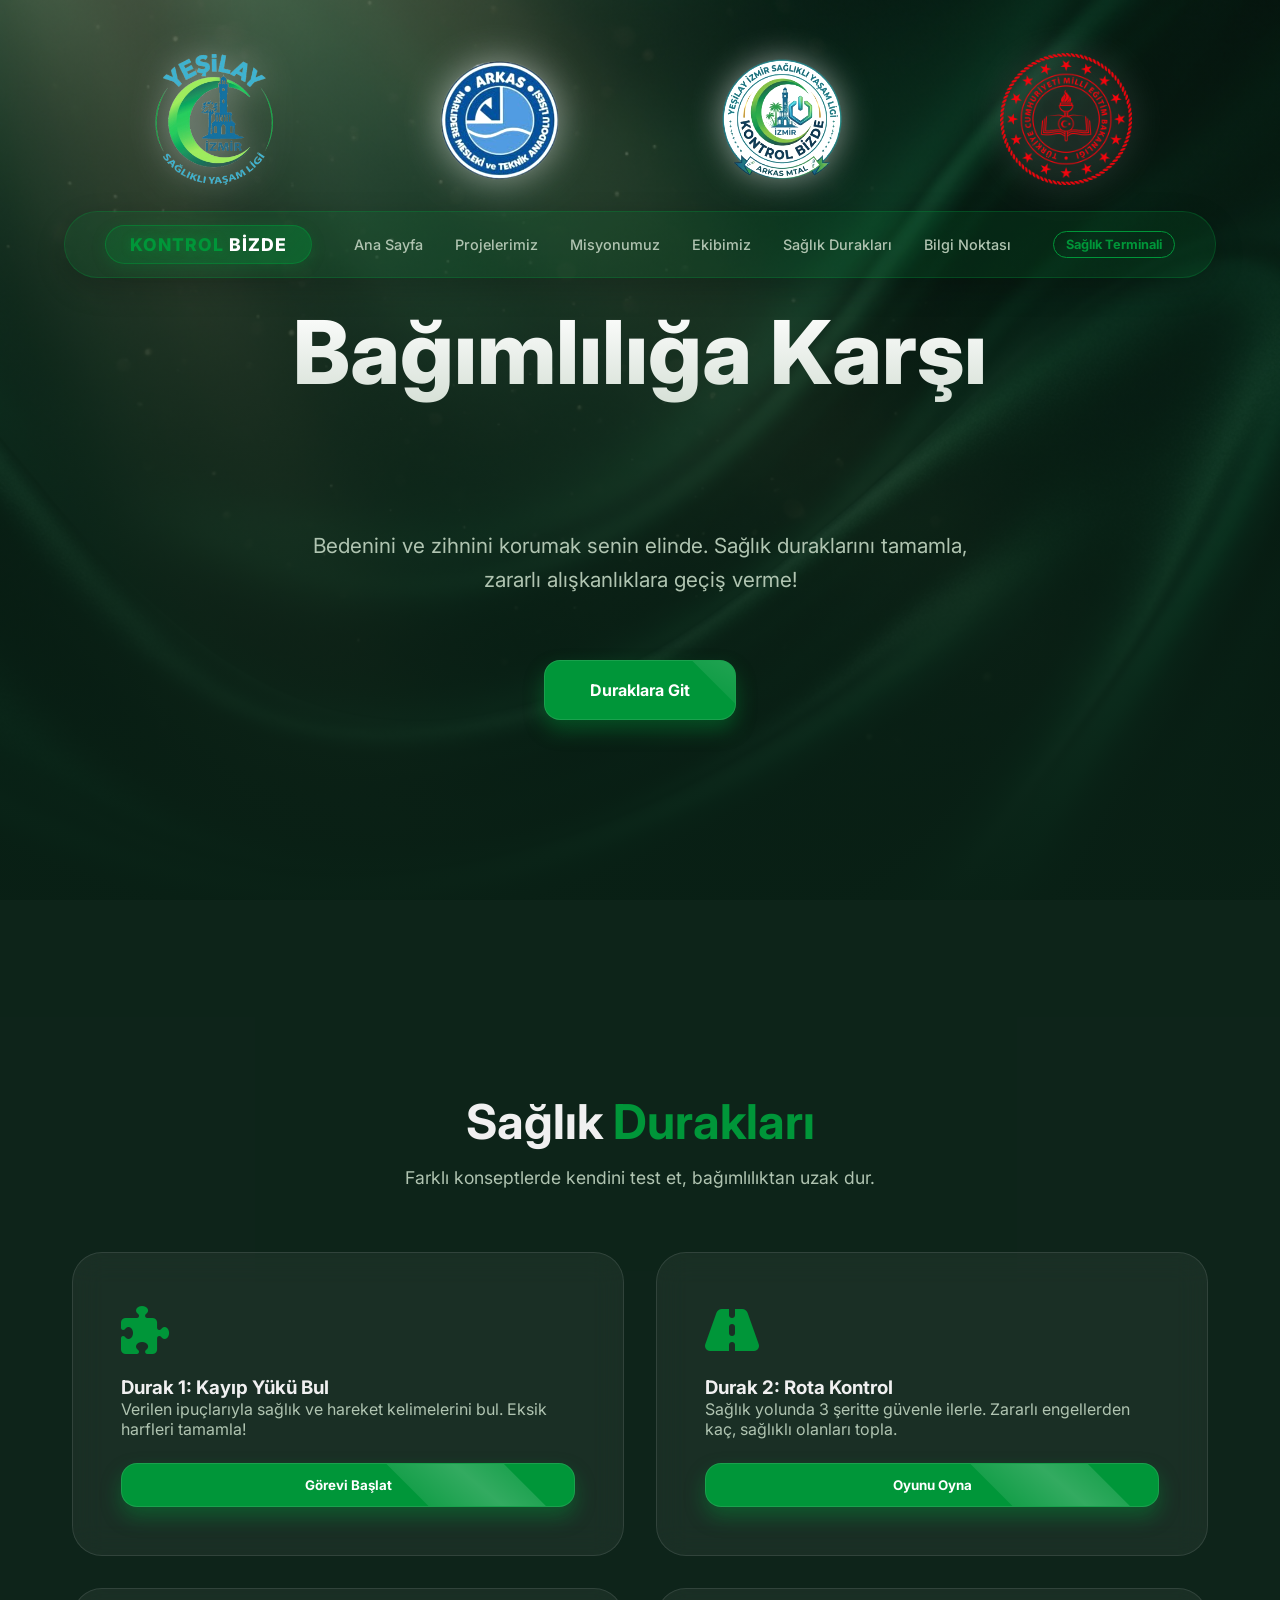
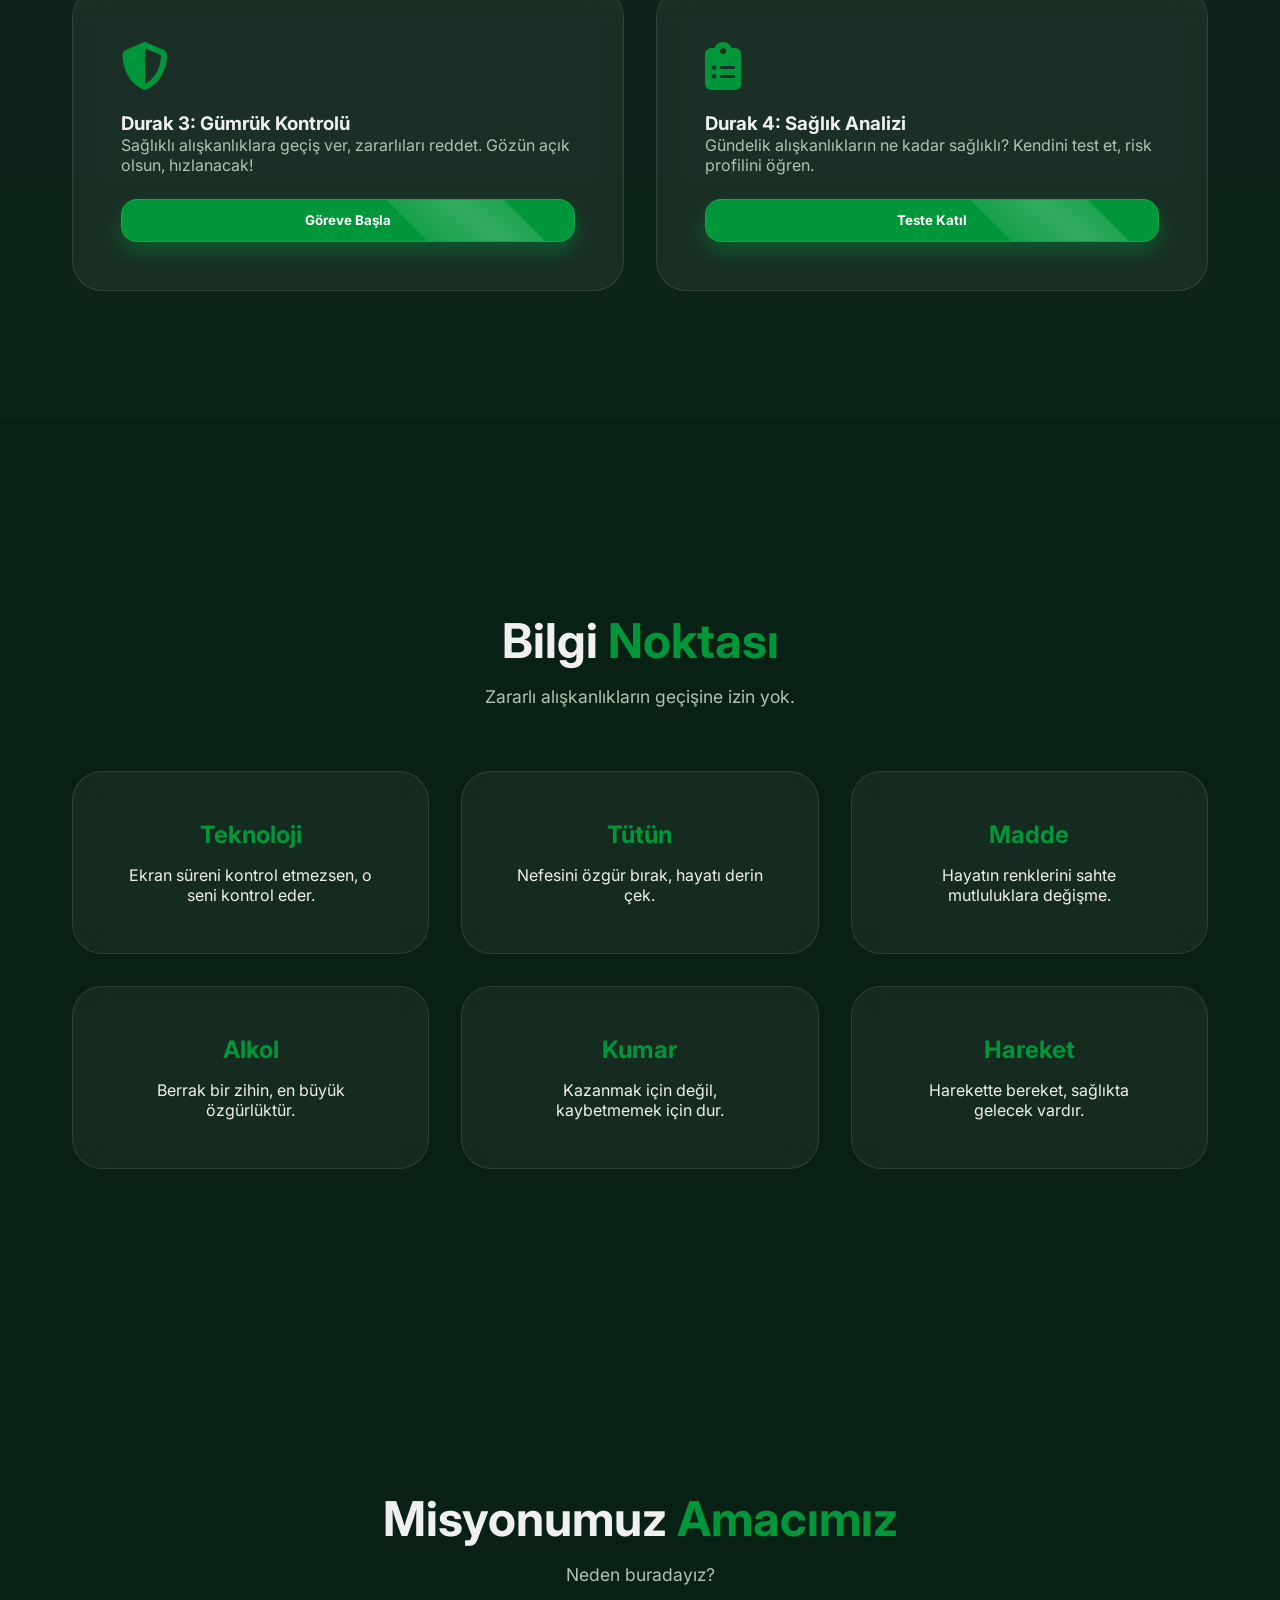
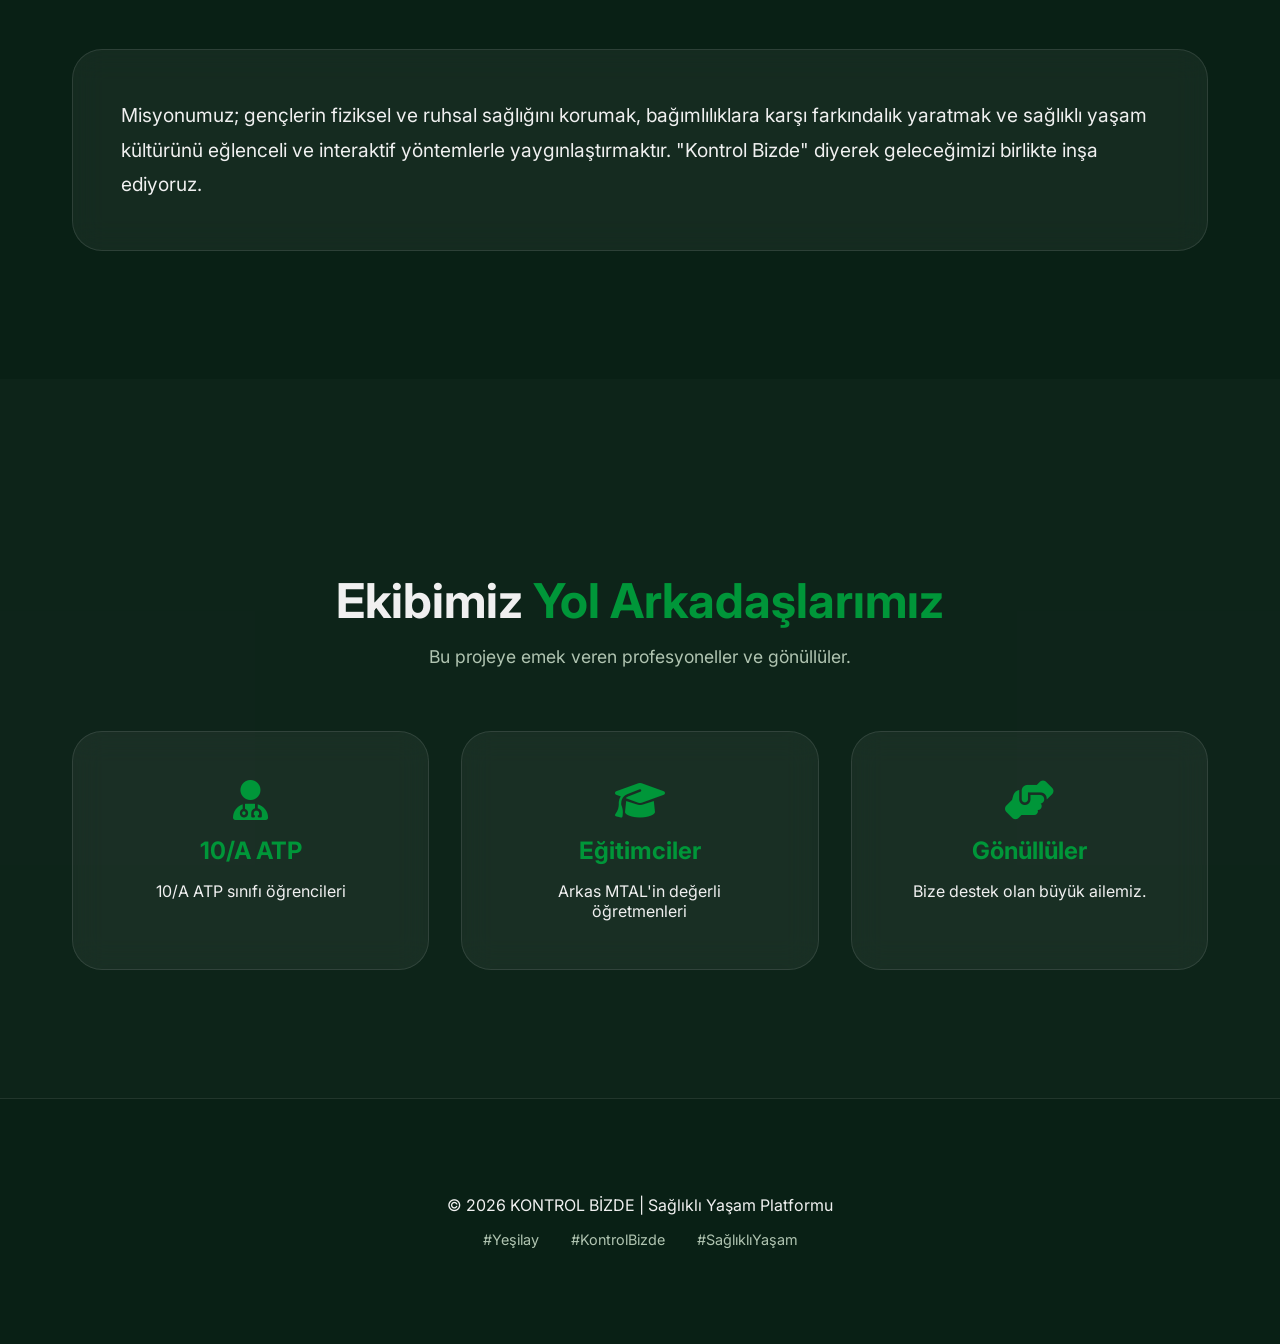
==== index.html @ 623b545c "Add files via upload" ====
<!DOCTYPE html>
<html lang="tr">

<head>
    <meta charset="UTF-8">
    <meta name="viewport" content="width=device-width, initial-scale=1.0">
    <title>Kontrol Bizde | Sağlık Terminali</title>
    <link rel="stylesheet" href="https://cdnjs.cloudflare.com/ajax/libs/font-awesome/6.4.0/css/all.min.css">
    <link rel="stylesheet" href="style.css">
</head>

<body>
    <div class="bg-blobs">
        <div class="blob"></div>
        <div class="blob"></div>
    </div>
    
    <!-- Preload FontAwesome for Canvas -->
    <div style="font-family: 'Font Awesome 6 Free'; font-weight: 900; display: none;">&nbsp;</div>

    <div id="main-ui">
        <!-- Fixed Main Header with Frosted Effect -->
        <header class="main-header">
            <div class="top-logos">
                <a href="https://izmirsaglikliyasamligi.com" target="_blank" class="logo-circle" title="Yeşilay"><img src="logolar/yesilayLogo.png" alt="Yeşilay"></a>
                <a href="https://arkasnarlideremtal.meb.k12.tr" target="_blank" class="logo-circle" title="Arkas"><img src="logolar/arkasMtalLogo.png" alt="Arkas"></a>
                <a href="projelerimiz.html" class="logo-circle" title="Kontrol Bizde"><img src="logolar/kontrolBizdeLogo.png" alt="Kontrol Bizde"></a>
                <a href="https://www.meb.gov.tr" target="_blank" class="logo-circle" title="Milli Eğitim"><img src="logolar/mebLogo.png" alt="MEB"></a>
            </div>

            <nav class="navbar">
                <div class="container nav-content">
                    <div class="logo-wrapper">
                        <div class="logo"><span>KONTROL</span> BİZDE</div>
                    </div>
                    <ul class="nav-links">
                        <li><a href="#home">Ana Sayfa</a></li>
                        <li><a href="projelerimiz.html">Projelerimiz</a></li>
                        <li><a href="#mission">Misyonumuz</a></li>
                        <li><a href="#team">Ekibimiz</a></li>
                        <li><a href="#stations">Sağlık Durakları</a></li>
                        <li><a href="#info">Bilgi Noktası</a></li>
                    </ul>
                    <div class="school-tag">Sağlık Terminali</div>
                </div>
            </nav>
        </header>

        <section id="home" class="hero">
            <div class="container">
                <h1>Bağımlılığa Karşı<br><span>Sağlıklı Harekete Katıl!</span></h1>
                <p>Bedenini ve zihnini korumak senin elinde. Sağlık duraklarını tamamla, zararlı alışkanlıklara geçiş
                    verme!</p>
                <div class="hero-btns">
                    <a href="#stations" class="btn btn-primary active-pulse" onclick="playSound('click')">Duraklara
                        Git</a>
                </div>
            </div>
        </section>

        <section id="stations" class="section bg-alt">
            <div class="container">
                <div class="section-header">
                    <h2>Sağlık <span>Durakları</span></h2>
                    <p>Farklı konseptlerde kendini test et, bağımlılıktan uzak dur.</p>
                </div>
                <div class="grid-2">
                    <div class="card glass">
                        <div class="icon" style="font-size: 3rem; margin-bottom: 1rem; color: var(--primary);"><i
                                class="fa-solid fa-puzzle-piece"></i></div>
                        <h3>Durak 1: Kayıp Yükü Bul</h3>
                        <p style="margin-bottom: 1.5rem; color: var(--text-muted);">Verilen ipuçlarıyla sağlık ve
                            hareket kelimelerini bul. Eksik harfleri tamamla!</p>
                        <button onclick="startGame('puzzle')" class="btn btn-primary"
                            style="padding: 0.8rem 1.5rem; width: 100%;">Görevi Başlat</button>
                    </div>
                    <div class="card glass">
                        <div class="icon" style="font-size: 3rem; margin-bottom: 1rem; color: var(--primary);"><i
                                class="fa-solid fa-road"></i></div>
                        <h3>Durak 2: Rota Kontrol</h3>
                        <p style="margin-bottom: 1.5rem; color: var(--text-muted);">Sağlık yolunda 3 şeritte güvenle
                            ilerle. Zararlı engellerden kaç, sağlıklı olanları topla.</p>
                        <button onclick="startGame('route')" class="btn btn-primary"
                            style="padding: 0.8rem 1.5rem; width: 100%;">Oyunu Oyna</button>
                    </div>
                    <div class="card glass">
                        <div class="icon" style="font-size: 3rem; margin-bottom: 1rem; color: var(--primary);"><i
                                class="fa-solid fa-shield-halved"></i></div>
                        <h3>Durak 3: Gümrük Kontrolü</h3>
                        <p style="margin-bottom: 1.5rem; color: var(--text-muted);">Sağlıklı alışkanlıklara geçiş ver,
                            zararlıları reddet. Gözün açık olsun, hızlanacak!</p>
                        <button onclick="startGame('customs')" class="btn btn-primary"
                            style="padding: 0.8rem 1.5rem; width: 100%;">Göreve Başla</button>
                    </div>
                    <div class="card glass">
                        <div class="icon" style="font-size: 3rem; margin-bottom: 1rem; color: var(--primary);"><i
                                class="fa-solid fa-clipboard-list"></i></div>
                        <h3>Durak 4: Sağlık Analizi</h3>
                        <p style="margin-bottom: 1.5rem; color: var(--text-muted);">Gündelik alışkanlıkların ne kadar
                            sağlıklı? Kendini test et, risk profilini öğren.</p>
                        <button onclick="startGame('quiz')" class="btn btn-primary"
                            style="padding: 0.8rem 1.5rem; width: 100%;">Teste Katıl</button>
                    </div>
                </div>
            </div>
        </section>

        <section id="info" class="section">
            <div class="container">
                <div class="section-header">
                    <h2>Bilgi <span>Noktası</span></h2>
                    <p>Zararlı alışkanlıkların geçişine izin yok.</p>
                </div>
                <div class="info-grid">
                    <div class="info-card glass" onclick="showInfo('tech')">
                        <h4>Teknoloji</h4>
                        <p>Ekran süreni kontrol etmezsen, o seni kontrol eder.</p>
                    </div>
                    <div class="info-card glass" onclick="showInfo('tobacco')">
                        <h4>Tütün</h4>
                        <p>Nefesini özgür bırak, hayatı derin çek.</p>
                    </div>
                    <div class="info-card glass" onclick="showInfo('substance')">
                        <h4>Madde</h4>
                        <p>Hayatın renklerini sahte mutluluklara değişme.</p>
                    </div>
                    <div class="info-card glass" onclick="showInfo('alcohol')">
                        <h4>Alkol</h4>
                        <p>Berrak bir zihin, en büyük özgürlüktür.</p>
                    </div>
                    <div class="info-card glass" onclick="showInfo('gambling')">
                        <h4>Kumar</h4>
                        <p>Kazanmak için değil, kaybetmemek için dur.</p>
                    </div>
                    <div class="info-card glass" onclick="showInfo('movement')">
                        <h4>Hareket</h4>
                        <p>Harekette bereket, sağlıkta gelecek vardır.</p>
                    </div>
                </div>
            </div>
        </section>

        <!-- Projelerimiz Artık Modal Olarak Çalışıyor, Buradan Kaldırıldı -->


        <section id="mission" class="section">
            <div class="container">
                <div class="section-header">
                    <h2>Misyonumuz <span>Amacımız</span></h2>
                    <p>Neden buradayız?</p>
                </div>
                <div class="glass">
                    <p style="font-size: 1.2rem; line-height: 1.8;">Misyonumuz; gençlerin fiziksel ve ruhsal sağlığını
                        korumak, bağımlılıklara karşı farkındalık yaratmak ve sağlıklı yaşam kültürünü eğlenceli ve
                        interaktif yöntemlerle yaygınlaştırmaktır. "Kontrol Bizde" diyerek geleceğimizi birlikte inşa
                        ediyoruz.</p>
                </div>
            </div>
        </section>

        <section id="team" class="section bg-alt">
            <div class="container">
                <div class="section-header">
                    <h2>Ekibimiz <span>Yol Arkadaşlarımız</span></h2>
                    <p>Bu projeye emek veren profesyoneller ve gönüllüler.</p>
                </div>
                <div class="info-grid">
                    <div class="glass info-card">
                        <i class="fas fa-user-md"
                            style="font-size: 2.5rem; color: var(--primary); margin-bottom: 1rem;"></i>
                        <h4>10/A ATP</h4>
                        <p>10/A ATP sınıfı öğrencileri</p>
                    </div>
                    <div class="glass info-card">
                        <i class="fas fa-graduation-cap"
                            style="font-size: 2.5rem; color: var(--primary); margin-bottom: 1rem;"></i>
                        <h4>Eğitimciler</h4>
                        <p>Arkas MTAL'in değerli öğretmenleri</p>
                    </div>
                    <div class="glass info-card">
                        <i class="fas fa-hands-helping"
                            style="font-size: 2.5rem; color: var(--primary); margin-bottom: 1rem;"></i>
                        <h4>Gönüllüler</h4>
                        <p>Bize destek olan büyük ailemiz.</p>
                    </div>
                </div>
            </div>
        </section>

        <footer class="footer">
            <div class="container">
                <p>&copy; 2026 KONTROL BİZDE | Sağlıklı Yaşam Platformu</p>
                <div class="social-links">
                    <span>#Yeşilay</span> <span>#KontrolBizde</span> <span>#SağlıklıYaşam</span>
                </div>
            </div>
        </footer>
    </div>

    <!-- Game Container Overlay -->
    <div id="game-container">
        <div class="game-header">
            <div class="logo" style="font-size: 1.2rem;"><span>SAĞLIK</span> TERMİNALİ</div>
            <div class="score-board" id="score-wrapper">
                <div id="game-stats" style="display: flex; gap: 2rem; align-items: center;">
                    <div>Skor: <span id="current-score" class="pulse-text">0</span></div>
                    <div id="lives-wrapper" style="display: none; color: var(--danger); font-size: 1.5rem;">Can: <span
                            id="current-lives">3</span></div>
                </div>
            </div>
            <button class="btn btn-exit" onclick="exitGame()">Çıkış Yap</button>
        </div>

        <div class="game-content-area">
            <!-- CANVAS GAMES (Route & Customs) -->
            <canvas id="gameCanvas"></canvas>

            <!-- QUIZ GAME (Assessment) -->
            <div id="quiz-container" class="glass-panel" style="display: none;">
                <div class="timer-wrap">
                    <div id="quiz-progress-fill"></div>
                </div>
                <div class="quiz-header">
                    <span id="quiz-progress-text">Soru 1/5</span>
                </div>
                <h2 id="quiz-question">Soru Metni</h2>
                <div id="quiz-options" class="quiz-grid"></div>
            </div>

            <!-- PUZZLE GAME (Hangman Style) -->
            <div id="puzzle-container" class="glass-panel" style="display: none;">
                <h2>Kayıp Yükü Bul</h2>
                <p id="puzzle-clue"
                    style="color: var(--accent); margin-bottom: 1rem; font-size: 1.4rem; font-style: italic;">İpucu
                    buraya gelecek</p>

                <div
                    style="display: flex; justify-content: center; align-items: center; gap: 2rem; margin-bottom: 2rem;">
                    <div id="puzzle-lives" style="color: var(--danger); font-size: 1.8rem; font-weight: 800;">Kalan Hak:
                        5</div>
                    <button class="btn"
                        style="background: rgba(0, 150, 57, 0.2); border-color: var(--primary); color: white;"
                        onclick="getPuzzleHint()">Harf Al (20 Puan)</button>
                </div>

                <div id="puzzle-target" class="puzzle-target-area"></div>
                <div id="puzzle-keyboard" class="puzzle-keyboard"></div>
            </div>
        </div>

        <div id="game-overlay" class="glass-panel overlay-panel" style="display: none;">
            <h2 id="overlay-title" style="font-size: 2.5rem; margin-bottom: 1rem; color: var(--text-main);">Görev
                Tamamlandı</h2>
            <div id="overlay-msg"
                style="margin-bottom: 2rem; font-size: 1.2rem; color: var(--text-muted); line-height: 1.6;">Skorun: 0
            </div>
            <button class="btn btn-primary" onclick="restartGame()"
                style="font-size: 1.1rem; padding: 1rem 3rem;">Tekrar Dene</button>
        </div>
    </div>

    <!-- Error Flash overlay for puzzle -->
    <div id="error-flash"
        style="display: none; position: fixed; top: 0; left: 0; width: 100%; height: 100%; background: rgba(255,0,0,0.3); z-index: 999; pointer-events: none;">
    </div>

    <!-- Site Modal (Unified Internal Messaging) -->
    <div id="modal-backdrop"
        style="display: none; position: fixed; top: 0; left: 0; width: 100%; height: 100%; background: rgba(0,0,0,0.6); z-index: 1999; backdrop-filter: blur(5px);"
        onclick="closeModal()"></div>
    <div id="site-modal" class="glass-panel overlay-panel"
        style="display: none; z-index: 2000; position: fixed; text-align: center; max-width: 500px;">
        <div id="modal-icon" style="font-size: 3.5rem; color: var(--primary); margin-bottom: 1.5rem;"><i
                class="fa-solid fa-circle-info"></i></div>
        <h2 id="modal-title" style="font-size: 2.2rem; margin-bottom: 1rem; color: var(--text-main); font-weight: 800;">
            Başlık</h2>
        <div id="modal-desc"
            style="font-size: 1.2rem; color: var(--text-muted); line-height: 1.6; margin-bottom: 2.5rem;">Açıklama</div>
        <button id="modal-btn" class="btn btn-primary" onclick="closeModal()"
            style="width: 100%; font-size: 1.1rem;">Anladım</button>
    </div>

    <script src="app.js"></script>
</body>

</html>
---- style.css ----
@import url('https://fonts.googleapis.com/css2?family=Inter:wght@300;400;600;800&display=swap');

:root {
    --primary: #009639; /* Yeşilay Yeşili */
    --primary-glow: rgba(0, 150, 57, 0.4);
    --bg-dark: #092015; /* Çok koyu yeşil, lojistik mavisinden daha sağlık temalı */
    --bg-card: rgba(255, 255, 255, 0.05);
    --text-main: #f0f0f0;
    --text-muted: #b0c4b1;
    --accent: #4dd0e1;
    --danger: #ff4b2b;
    --glass-border: rgba(255, 255, 255, 0.1);
}

* {
    margin: 0;
    padding: 0;
    box-sizing: border-box;
    font-family: 'Inter', sans-serif;
}

body {
    background-color: var(--bg-dark);
    color: var(--text-main);
    overflow-x: hidden;
    min-height: 100vh;
    cursor: default;
}

/* 4 Logos Spread across Top */
.main-header {
    position: fixed;
    top: 1.2rem; /* Increased gap from the very top */
    left: 0;
    width: 100%;
    z-index: 2000;
    padding: 2.5rem 0 1rem 0;
    display: flex;
    flex-direction: column;
    align-items: center;
    gap: 2rem; /* Increased gap for better proportion */
    transition: all 0.4s cubic-bezier(0.4, 0, 0.2, 1);
}

.main-header.scrolled {
    top: 0;
    padding: 0.8rem 0;
    background: rgba(9, 32, 21, 0.9);
    backdrop-filter: blur(35px);
}

.top-logos {
    width: 100%;
    display: flex;
    justify-content: space-evenly;
    align-items: center;
    transition: all 0.4s ease;
}

.main-header.scrolled .top-logos {
    opacity: 0;
    height: 0;
    margin-top: -2rem;
    pointer-events: none;
}

.main-header.scrolled .navbar {
    width: 95%;
    transform: scale(0.95);
}

.letter-box {
    width: clamp(30px, 4vw, 45px);
    height: clamp(40px, 5vw, 55px);
    background: rgba(255, 255, 255, 0.05);
    border: 2px solid rgba(255, 255, 255, 0.2);
    border-radius: 8px;
    display: flex;
    justify-content: center;
    align-items: center;
    font-size: 1.5rem;
    font-weight: 800;
    color: white;
    text-shadow: 0 0 10px rgba(0, 150, 57, 0.5);
    transition: all 0.3s cubic-bezier(0.175, 0.885, 0.32, 1.275);
}

.logo-circle {
    height: 120px; /* Daha belirgin boyut */
    width: auto;
    min-width: 140px;
    background: transparent;
    border: none;
    display: flex;
    justify-content: center;
    align-items: center;
    overflow: visible;
    transition: all 0.3s ease;
}

.logo-circle img {
    height: 100%;
    width: auto;
    object-fit: contain;
    filter: drop-shadow(0 0 15px rgba(255, 255, 255, 0.5)) brightness(1.1);
    transition: all 0.3s ease;
}

/* Her logonun görsel ağırlığını eşitlemek için hassas ölçeklendirme */
.logo-circle:nth-child(1) img {
    transform: scale(1.15); /* Yeşilay'ı biraz büyütüyoruz */
    filter: drop-shadow(0 0 15px rgba(255, 255, 255, 0.5)) brightness(1.25);
}

.logo-circle:nth-child(2) img {
    transform: scale(1.25); /* Arkas aynı kalıyor */
}

.logo-circle:nth-child(3) img {
    transform: scale(1.05); /* Kontrol Bizde'yi biraz küçültüyoruz */
}

.logo-circle:nth-child(4) img {
    transform: scale(1.1); /* MEB'i hafif büyütüyoruz */
}

.logo-circle:hover img {
    filter: drop-shadow(0 0 25px rgba(255, 255, 255, 0.7)) brightness(1.3);
    /* Hover'da her logonun mevcut ölçeğine %10 ekliyoruz */
}

.logo-circle:nth-child(1):hover img { transform: scale(1.25); }
.logo-circle:nth-child(2):hover img { transform: scale(1.35); }
.logo-circle:nth-child(3):hover img { transform: scale(1.15); }
.logo-circle:nth-child(4):hover img { transform: scale(1.2); }

/* Background Animation */
.bg-blobs {
    position: fixed;
    top: 0;
    left: 0;
    width: 100%;
    height: 100%;
    z-index: -1;
    overflow: hidden;
}

.blob {
    position: absolute;
    width: 500px;
    height: 500px;
    background: radial-gradient(circle, var(--primary-glow) 0%, transparent 70%);
    border-radius: 50%;
    filter: blur(80px);
    animation: move 20s infinite alternate;
}

.blob:nth-child(2) {
    background: radial-gradient(circle, rgba(77, 208, 225, 0.1) 0%, transparent 70%);
    right: -10%;
    top: -10%;
    animation-delay: -5s;
}

@keyframes move {
    from { transform: translate(-20%, -20%) scale(1); }
    to { transform: translate(20%, 20%) scale(1.2); }
}

/* Layout */
.container {
    max-width: 1200px;
    margin: 0 auto;
    padding: 2rem;
}

.navbar {
    width: 90%;
    max-width: 1200px;
    background: rgba(0, 150, 57, 0.12); /* Subtle green tint */
    border: 1px solid rgba(0, 150, 57, 0.3); /* Greenish border */
    border-radius: 40px;
    box-shadow: 0 10px 30px rgba(0,0,0,0.2);
    transition: all 0.3s ease;
}

.nav-content {
    display: flex;
    justify-content: space-between;
    align-items: center;
    padding: 0.8rem 2.5rem;
}

.logo-wrapper {
    background: linear-gradient(135deg, rgba(0, 150, 57, 0.2), rgba(0, 150, 57, 0.4));
    padding: 8px 24px;
    border-radius: 50px;
    border: 1px solid rgba(0, 150, 57, 0.5);
    box-shadow: 0 4px 15px rgba(0, 150, 57, 0.2);
    backdrop-filter: blur(10px);
    transition: all 0.3s ease;
}

.logo-wrapper:hover {
    transform: translateY(-2px) scale(1.02);
    box-shadow: 0 8px 25px rgba(0, 150, 57, 0.4);
    background: linear-gradient(135deg, rgba(0, 150, 57, 0.3), rgba(0, 150, 57, 0.5));
}

.logo {
    font-size: 1.1rem;
    font-weight: 800;
    letter-spacing: 1px;
    color: white;
}

.logo span {
    color: var(--primary);
    text-shadow: 0 0 10px var(--primary-glow);
}

.nav-links {
    display: flex;
    list-style: none;
    gap: 2rem;
}

.nav-links a {
    text-decoration: none;
    color: var(--text-muted);
    font-weight: 500;
    font-size: 0.9rem;
    transition: color 0.3s ease;
}

.nav-links a:hover {
    color: var(--primary);
}

.school-tag {
    font-size: 0.8rem;
    font-weight: 700;
    color: var(--primary);
    padding: 5px 12px;
    border: 1px solid var(--primary);
    border-radius: 20px;
}

/* Sections */
.section {
    padding: 10rem 0 6rem 0;
}

.bg-alt {
    background: rgba(255, 255, 255, 0.02);
}

.section-header {
    text-align: center;
    margin-bottom: 4rem;
}

.section-header h2 {
    font-size: 3rem;
    margin-bottom: 1rem;
}

.section-header h2 span {
    color: var(--primary);
}

.section-header p {
    color: var(--text-muted);
    font-size: 1.1rem;
}

/* Hero Section */
.hero {
    text-align: center;
    min-height: 100vh;
    width: 100%;
    display: flex;
    flex-direction: column;
    justify-content: center;
    align-items: center;
    padding: 0 2rem; /* Remove top/bottom padding to let flex center it */
    animation: fadeIn 1s ease-out;
    background: url('hero-bg-clean.png') no-repeat center center;
    background-size: cover;
    margin-bottom: 0;
    position: relative;
    border: none;
    overflow: hidden;
}

.hero .container {
    padding-top: 160px; /* Header'dan daha fazla uzaklaşmak için artırıldı */
    display: flex;
    flex-direction: column;
    align-items: center;
    width: 100%;
}

.hero::before {
    content: '';
    position: absolute;
    top: 0;
    left: 0;
    width: 100%;
    height: 100%;
    background: linear-gradient(to bottom, rgba(9, 32, 21, 0.6), rgba(9, 32, 21, 0.98));
    z-index: 1;
}

.hero * {
    position: relative;
    z-index: 2;
}

.hero h1 {
    font-size: clamp(3rem, 8vw, 5.5rem); /* Dynamic sizing */
    font-weight: 800;
    margin-bottom: 2rem;
    line-height: 1.1;
    background: linear-gradient(to bottom, #fff, #b0c4b1);
    -webkit-background-clip: text;
    -webkit-text-fill-color: transparent;
}

.hero p {
    font-size: clamp(1rem, 2vw, 1.3rem);
    color: var(--text-muted);
    max-width: 700px;
    margin: 0 auto 4rem;
    line-height: 1.6;
}

/* Buttons */
.btn {
    padding: 1.2rem 2.8rem;
    border-radius: 16px;
    font-weight: 700;
    cursor: pointer;
    transition: all 0.3s cubic-bezier(0.4, 0, 0.2, 1);
    text-decoration: none;
    display: inline-block;
    border: 1px solid var(--glass-border);
    position: relative;
    overflow: hidden;
}

.btn::after {
    content: '';
    position: absolute;
    top: -50%;
    left: -50%;
    width: 200%;
    height: 200%;
    background: linear-gradient(to bottom right, rgba(255,255,255,0) 0%, rgba(255,255,255,0.2) 50%, rgba(255,255,255,0) 100%);
    transform: rotate(45deg) translateY(-100%);
    transition: transform 0.6s ease;
}

.btn-primary {
    background: var(--primary);
    color: white;
    box-shadow: 0 10px 20px var(--primary-glow);
}

.btn-primary:hover {
    transform: translateY(-5px);
    box-shadow: 0 15px 30px var(--primary-glow);
    filter: brightness(1.1);
}

.btn:hover::after {
    transform: rotate(45deg) translateY(100%);
}

/* Grid Systems */
.grid-2 {
    display: grid;
    grid-template-columns: 1fr 1fr;
    gap: 2rem;
}

.info-grid {
    display: grid;
    grid-template-columns: repeat(3, 1fr);
    gap: 2rem;
}

.glass {
    background: var(--bg-card);
    backdrop-filter: blur(15px);
    -webkit-backdrop-filter: blur(15px);
    border: 1px solid var(--glass-border);
    border-radius: 30px;
    padding: 3rem;
    transition: all 0.4s ease;
    animation: float 6s ease-in-out infinite;
}

.grid-2 .glass:nth-child(1) { animation-delay: 0s; }
.grid-2 .glass:nth-child(2) { animation-delay: 1.5s; }
.grid-2 .glass:nth-child(3) { animation-delay: 3s; }
.grid-2 .glass:nth-child(4) { animation-delay: 4.5s; }

.glass:hover {
    animation-play-state: paused;
    transform: translateY(-8px) scale(1.02);
    border-color: rgba(255,255,255,0.4);
    box-shadow: 0 20px 40px rgba(0, 150, 57, 0.15);
}

.info-grid {
    display: grid;
    grid-template-columns: repeat(3, 1fr);
    gap: 2rem;
}

.info-card {
    cursor: pointer;
    text-align: center;
}

.info-card h4 {
    color: var(--primary);
    font-size: 1.5rem;
    margin-bottom: 1rem;
}

/* Footer */
.footer {
    padding: 4rem 0;
    border-top: 1px solid var(--glass-border);
    text-align: center;
}

.social-links {
    margin-top: 1rem;
    display: flex;
    justify-content: center;
    gap: 2rem;
    color: var(--text-muted);
    font-size: 0.9rem;
}

/* Mobile Responsive */
@media (max-width: 768px) {
    .nav-links { display: none; }
    .grid-2, .info-grid { grid-template-columns: 1fr; }
    .hero h1 { font-size: 3rem; }
    .top-logos { display: none; } 
    .navbar { top: 1rem; width: 95%; border-radius: 20px; }
    .hero { padding: 12rem 1rem 5rem 1rem; }
}

/* Game Interface */
#game-container {
    display: none;
    position: fixed;
    top: 0;
    left: 0;
    width: 100%;
    height: 100%;
    background: radial-gradient(circle at center, rgba(9, 32, 21, 0.95), rgba(4, 15, 10, 0.98));
    z-index: 100;
    padding: 2rem;
    flex-direction: column;
    backdrop-filter: blur(15px);
}

.game-header {
    display: flex;
    justify-content: space-between;
    align-items: center;
    margin-top: 10rem; /* Adjusted for new header height */
    margin-bottom: 2rem;
    padding: 1rem 2rem;
    background: rgba(255, 255, 255, 0.05);
    border: 1px solid var(--glass-border);
    border-radius: 16px;
}

.btn-exit {
    padding: 0.5rem 1.5rem;
    background: rgba(255,255,255,0.1);
    border: 1px solid rgba(255,255,255,0.2);
    color: white;
}

.btn-exit:hover {
    background: rgba(255, 60, 60, 0.4);
    border-color: rgba(255, 60, 60, 0.8);
}

.score-board {
    font-size: 1.5rem;
    font-weight: 700;
    color: var(--primary);
    text-shadow: 0 0 10px var(--primary-glow);
}

.pulse-text {
    animation: textPulse 0.3s ease-out;
}

.game-content-area {
    flex: 1;
    display: flex;
    justify-content: center;
    align-items: center;
    position: relative;
    width: 100%;
}

canvas {
    background: rgba(10, 15, 25, 0.6);
    border-radius: 20px;
    display: block;
    margin: auto;
    max-width: 100%;
    border: 1px solid var(--glass-border);
    box-shadow: 0 10px 40px rgba(0,0,0,0.5);
}

/* Glass Panels */
.glass-panel {
    background: rgba(255, 255, 255, 0.05);
    backdrop-filter: blur(24px);
    -webkit-backdrop-filter: blur(24px);
    border: 1px solid rgba(255, 255, 255, 0.1);
    border-radius: 24px;
    padding: 3rem;
    box-shadow: 0 20px 50px rgba(0,0,0,0.5);
    text-align: center;
    max-width: 800px;
    width: 90%;
}

.overlay-panel {
    position: absolute;
    top: 50%;
    left: 50%;
    transform: translate(-50%, -50%);
    z-index: 10;
}

/* Quiz Styles */
.timer-wrap {
    width: 100%;
    height: 8px;
    background: rgba(255,255,255,0.1);
    border-radius: 4px;
    margin-bottom: 2rem;
    overflow: hidden;
}

#quiz-progress-fill {
    height: 100%;
    width: 0%;
    background: var(--primary);
    box-shadow: 0 0 10px var(--primary);
    transition: width 0.3s ease-out;
}

.quiz-header {
    color: var(--text-muted);
    font-size: 0.9rem;
    margin-bottom: 1rem;
    text-transform: uppercase;
    letter-spacing: 2px;
}

#quiz-question {
    font-size: 2rem;
    margin-bottom: 2.5rem;
    line-height: 1.4;
}

.quiz-grid {
    display: flex;
    flex-direction: column;
    gap: 1rem;
    max-width: 650px;
    margin: 0 auto;
}

.quiz-btn {
    display: flex;
    align-items: center;
    padding: 1.2rem 1.5rem;
    font-size: 1.1rem;
    background: rgba(255, 255, 255, 0.05);
    border: 1px solid rgba(255, 255, 255, 0.2);
    color: white;
    border-radius: 12px;
    cursor: pointer;
    transition: all 0.3s ease;
    text-align: left;
}

.quiz-btn .option-letter {
    display: flex;
    justify-content: center;
    align-items: center;
    width: 40px;
    height: 40px;
    border-radius: 50%;
    background: rgba(255,255,255,0.1);
    margin-right: 1.5rem;
    font-weight: bold;
    color: var(--accent);
    flex-shrink: 0;
}

.quiz-btn:hover {
    background: rgba(255, 255, 255, 0.15);
    border-color: var(--accent);
    transform: translateX(10px);
    box-shadow: 0 5px 15px rgba(77, 208, 225, 0.2);
}

/* Puzzle Styles */
.puzzle-target-area {
    min-height: 80px;
    border-radius: 16px;
    margin-bottom: 2rem;
    display: flex;
    flex-direction: column;
    justify-content: center;
    align-items: center;
    gap: 0.8rem;
    padding: 1rem;
}

.letter-box {
    width: 60px;
    height: 70px;
    display: flex;
    justify-content: center;
    align-items: center;
    font-size: 2rem;
    font-weight: bold;
    background: rgba(0,0,0,0.3);
    border-bottom: 4px solid var(--text-muted);
    border-radius: 8px;
    color: white;
    text-transform: uppercase;
    transition: all 0.3s ease;
}

.letter-box.filled {
    background: rgba(0, 150, 57, 0.2);
    border-bottom-color: var(--primary);
    box-shadow: 0 -10px 20px rgba(0, 150, 57, 0.2) inset;
    animation: popIn 0.3s cubic-bezier(0.175, 0.885, 0.32, 1.275);
}

.letter-box.hinted {
    background: rgba(77, 208, 225, 0.2);
    border-bottom-color: var(--accent);
}

.puzzle-keyboard {
    display: flex;
    justify-content: center;
    gap: 0.5rem;
    flex-wrap: wrap;
    max-width: 650px;
    margin: 0 auto;
}

.key-btn {
    width: 45px;
    height: 55px;
    font-size: 1.2rem;
    font-weight: 600;
    border-radius: 8px;
    background: rgba(255,255,255,0.1);
    border: 1px solid rgba(255,255,255,0.2);
    color: white;
    cursor: pointer;
    transition: all 0.2s ease;
    display: flex;
    justify-content: center;
    align-items: center;
}

.key-btn:hover:not(.disabled) {
    background: rgba(255,255,255,0.3);
    transform: translateY(-2px);
}

.key-btn.disabled {
    opacity: 0.2;
    cursor: default;
    background: rgba(0,0,0,0.5);
    border-color: transparent;
}

/* Animations */
@keyframes fadeIn {
    from { opacity: 0; transform: translateY(20px); }
    to { opacity: 1; transform: translateY(0); }
}

@keyframes popIn {
    0% { transform: scale(0); opacity: 0; }
    100% { transform: scale(1); opacity: 1; }
}

@keyframes pulse {
    0% { transform: scale(1); }
    50% { transform: scale(1.05); }
    100% { transform: scale(1); }
}

@keyframes textPulse {
    0% { transform: scale(1); color: #fff; }
    50% { transform: scale(1.5); color: var(--primary); }
    100% { transform: scale(1); color: var(--primary); }
}

.active-pulse {
    animation: pulse 2s infinite;
}

@keyframes flashRed {
    0% { background: rgba(255, 0, 0, 0.4); }
    100% { background: transparent; }
}

@keyframes float {
    0% { transform: translateY(0px); }
    50% { transform: translateY(-12px); }
    100% { transform: translateY(0px); }
}

.flash-error {
    animation: flashRed 0.5s ease-out;
}
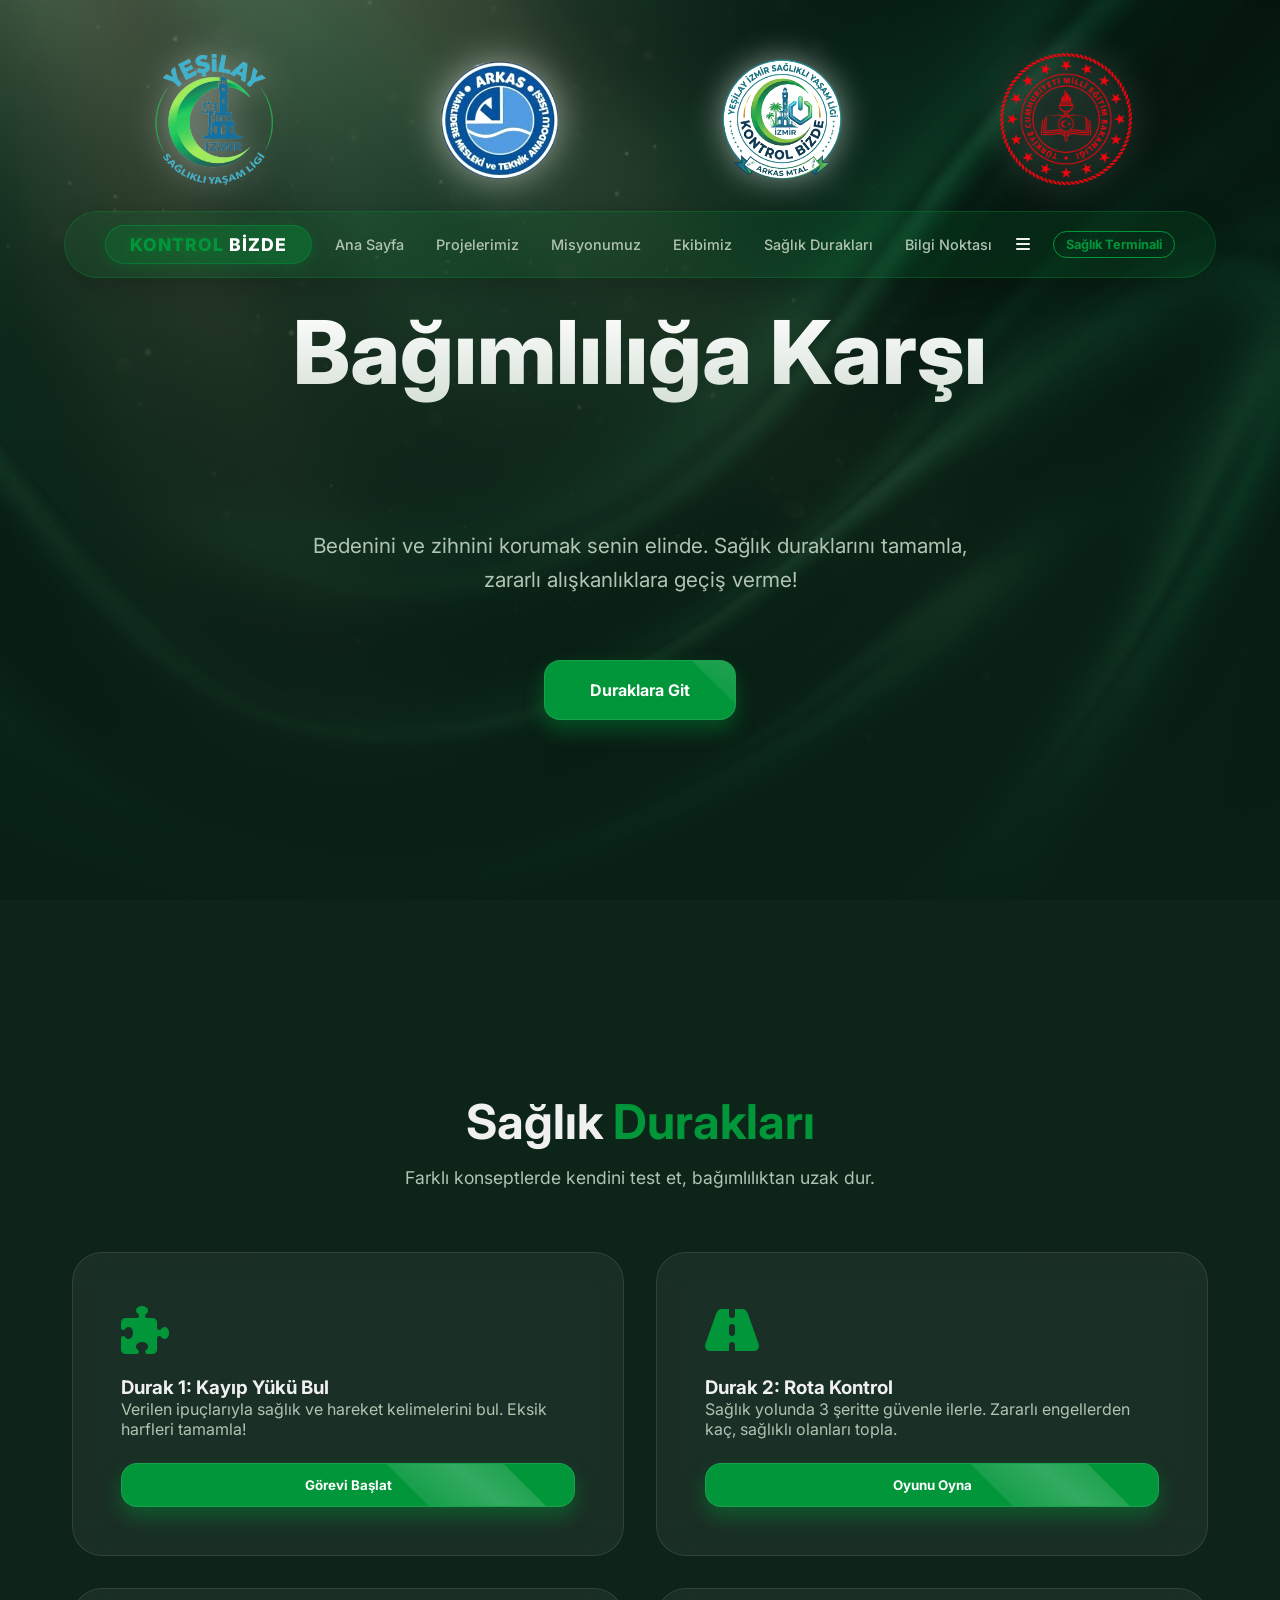
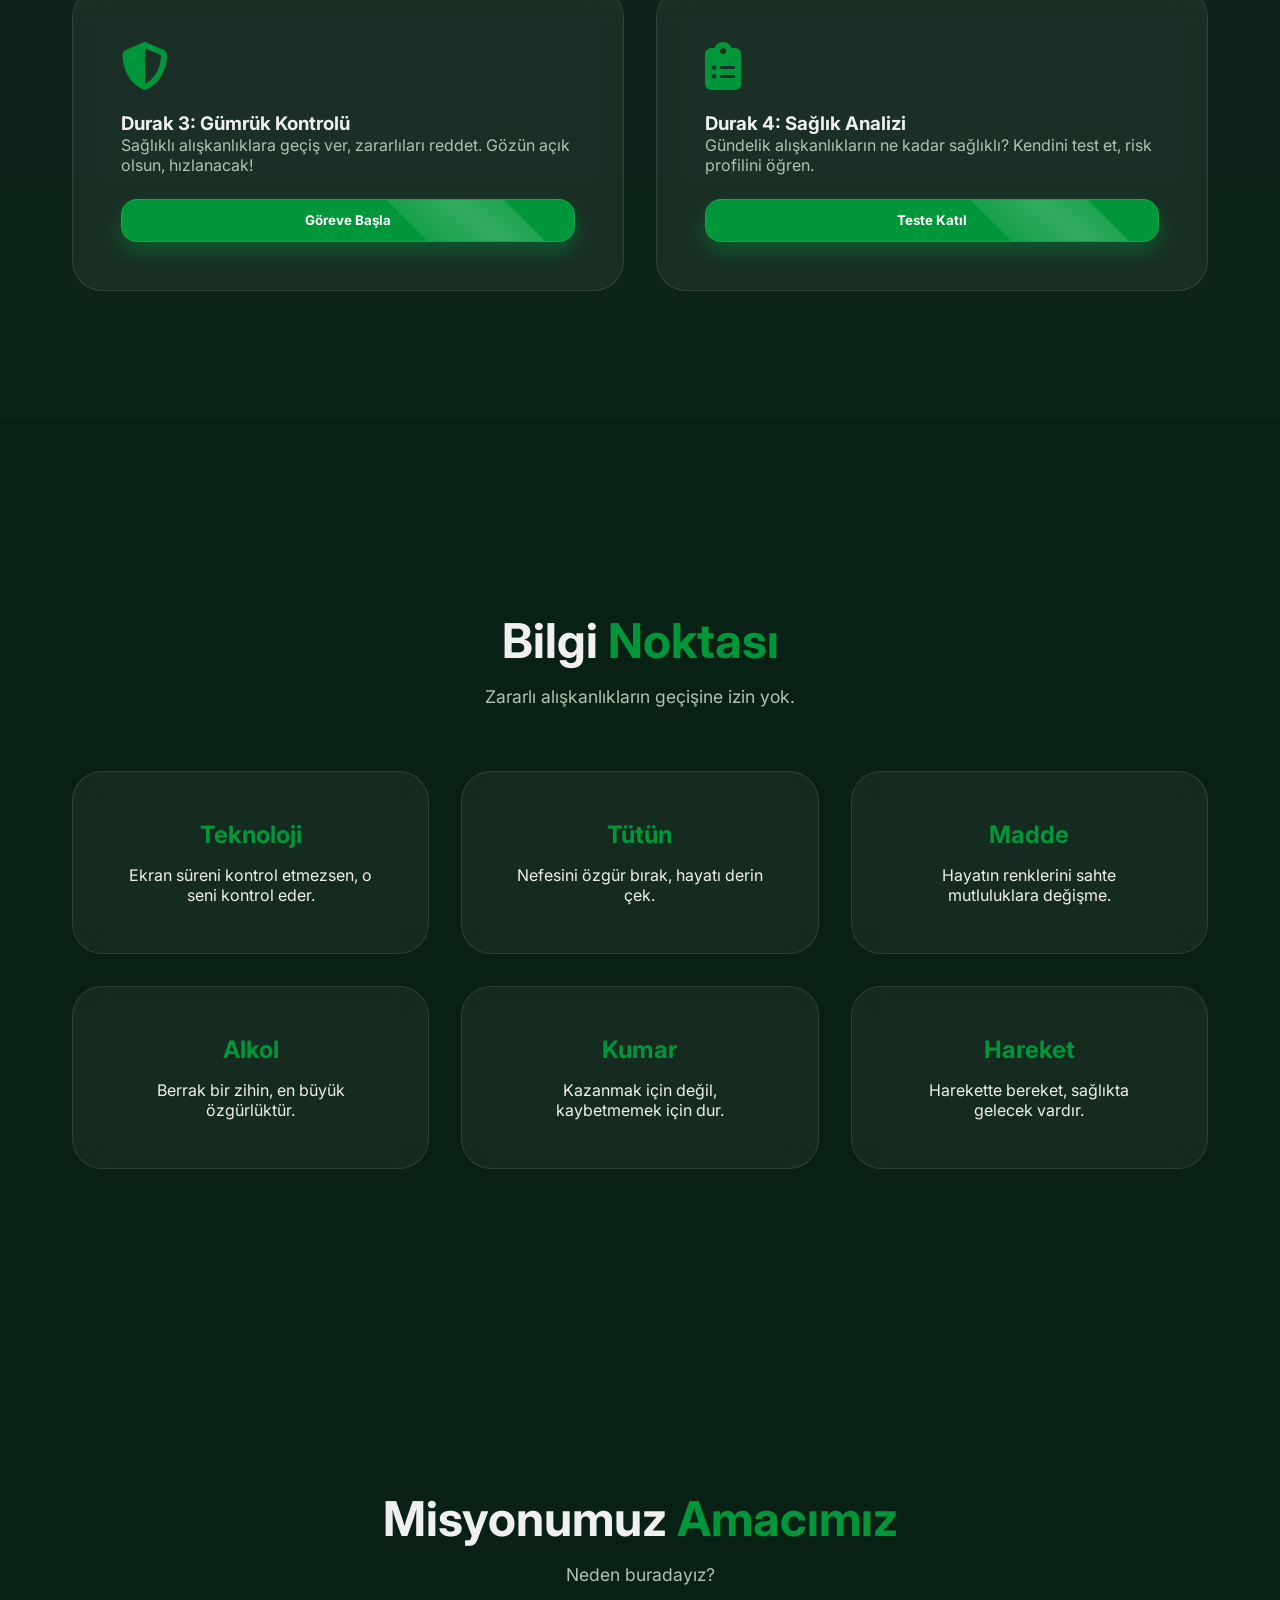
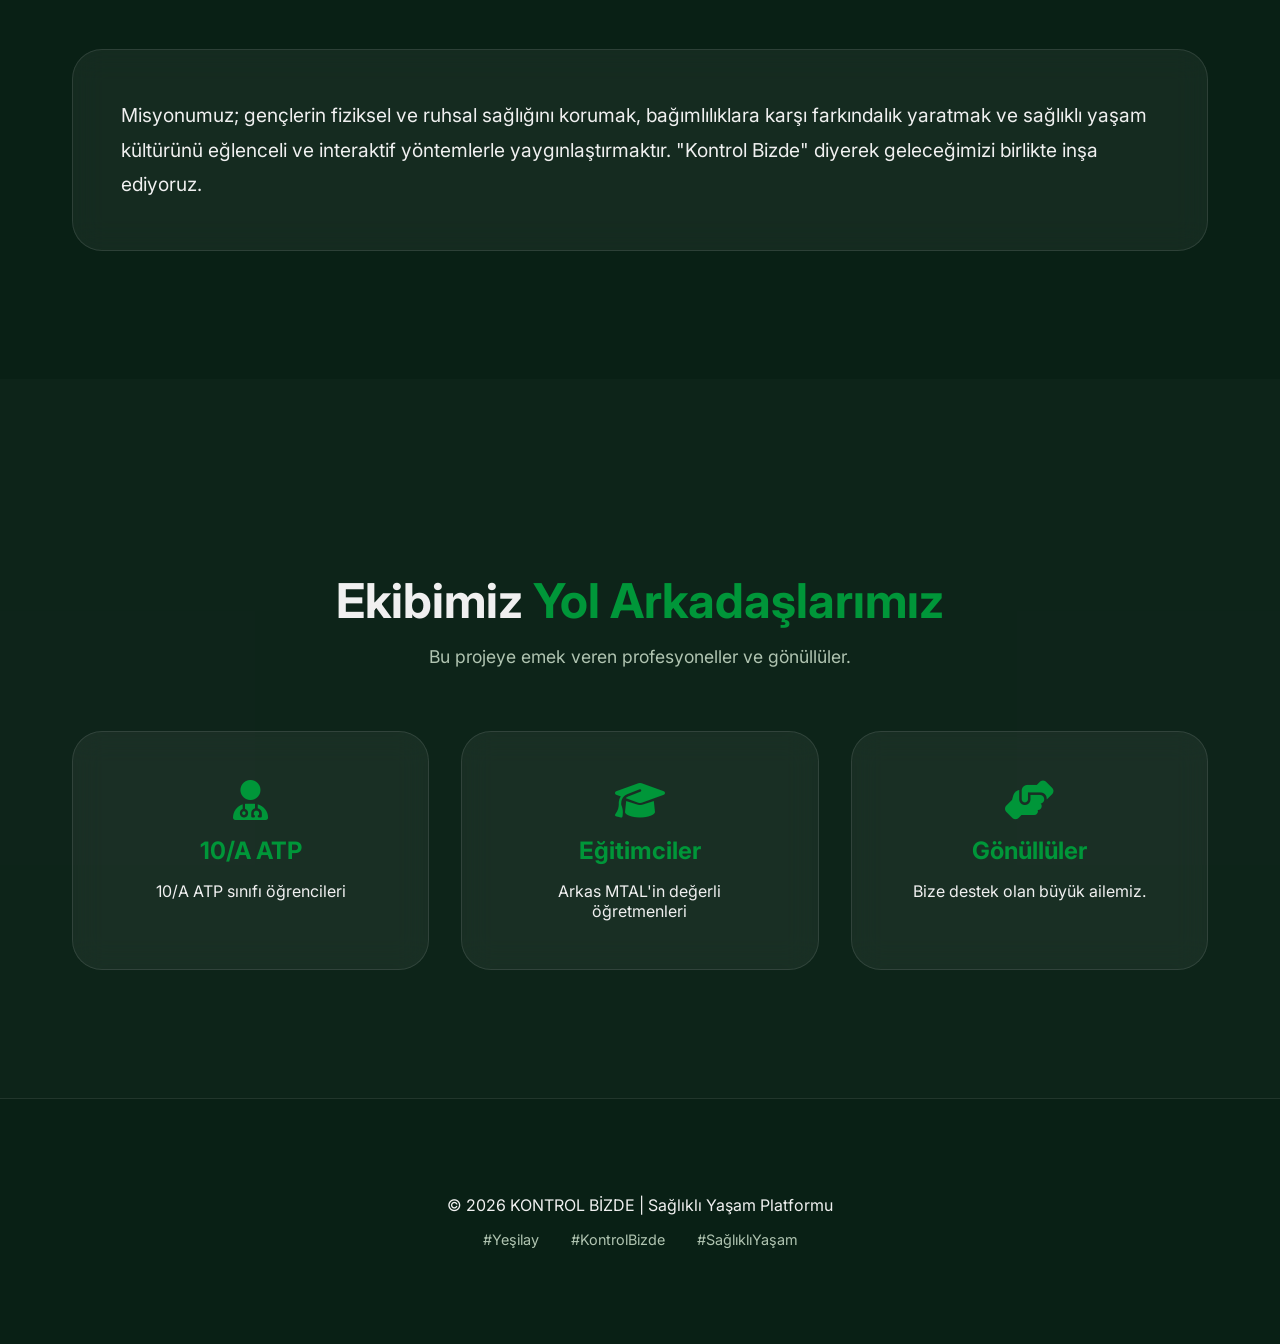
==== commit 96d2a147: "Add files via upload" ====
--- a/index.html
+++ b/index.html
@@ -41,6 +41,9 @@
                         <li><a href="#stations">Sağlık Durakları</a></li>
                         <li><a href="#info">Bilgi Noktası</a></li>
                     </ul>
+                    <div class="mobile-menu-btn">
+                        <i class="fas fa-bars"></i>
+                    </div>
                     <div class="school-tag">Sağlık Terminali</div>
                 </div>
             </nav>
--- a/style.css
+++ b/style.css
@@ -741,3 +741,89 @@
 .flash-error {
     animation: flashRed 0.5s ease-out;
 }
+
+/* --- Responsive Design --- */
+
+/* Medium Devices (Tablets, 992px and down) */
+@media (max-width: 992px) {
+    .container { padding: 1.5rem; }
+    .hero h1 { font-size: 3.5rem; }
+    .nav-links { gap: 1rem; }
+    .nav-links a { font-size: 0.9rem; }
+}
+
+/* Small Devices (Phones, 768px and down) */
+@media (max-width: 768px) {
+    .main-header { padding: 1rem 0; gap: 1rem; }
+    
+    .top-logos { 
+        gap: 15px; 
+        padding: 0 10px;
+    }
+    
+    .logo-circle {
+        width: 80px;
+        height: 80px;
+    }
+
+    .navbar { width: 95%; }
+    
+    .nav-links {
+        display: none; /* Hidden by default on mobile */
+        position: absolute;
+        top: 100%;
+        left: 0;
+        width: 100%;
+        background: rgba(9, 32, 21, 0.98);
+        backdrop-filter: blur(20px);
+        flex-direction: column;
+        padding: 2rem;
+        gap: 1.5rem;
+        border-radius: 0 0 30px 30px;
+        border: 1px solid rgba(0, 150, 57, 0.3);
+        border-top: none;
+        z-index: 1000;
+    }
+
+    .nav-links.active {
+        display: flex;
+        animation: fadeIn 0.3s ease-out;
+    }
+
+    .mobile-menu-btn {
+        display: block;
+        font-size: 1.5rem;
+        color: white;
+        cursor: pointer;
+    }
+
+    .school-tag { display: none; }
+    
+    .hero { min-height: auto; padding: 12rem 1.5rem 6rem 1.5rem; }
+    .hero .container { padding-top: 0; }
+    .hero h1 { font-size: 2.5rem; }
+    
+    .grid-2, .grid-3, .info-grid {
+        grid-template-columns: 1fr;
+    }
+
+    .section-header h2 { font-size: 2rem; }
+    
+    /* Game Area on Mobile */
+    #game-container {
+        padding: 0.5rem;
+    }
+    
+    .game-content-area {
+        height: 60vh;
+    }
+}
+
+/* Extra Small Devices */
+@media (max-width: 480px) {
+    .top-logos { gap: 10px; }
+    .logo-circle { width: 60px; height: 60px; }
+    .logo-wrapper { padding: 5px 12px; }
+    .logo { font-size: 0.9rem; }
+    .hero h1 { font-size: 2rem; }
+}
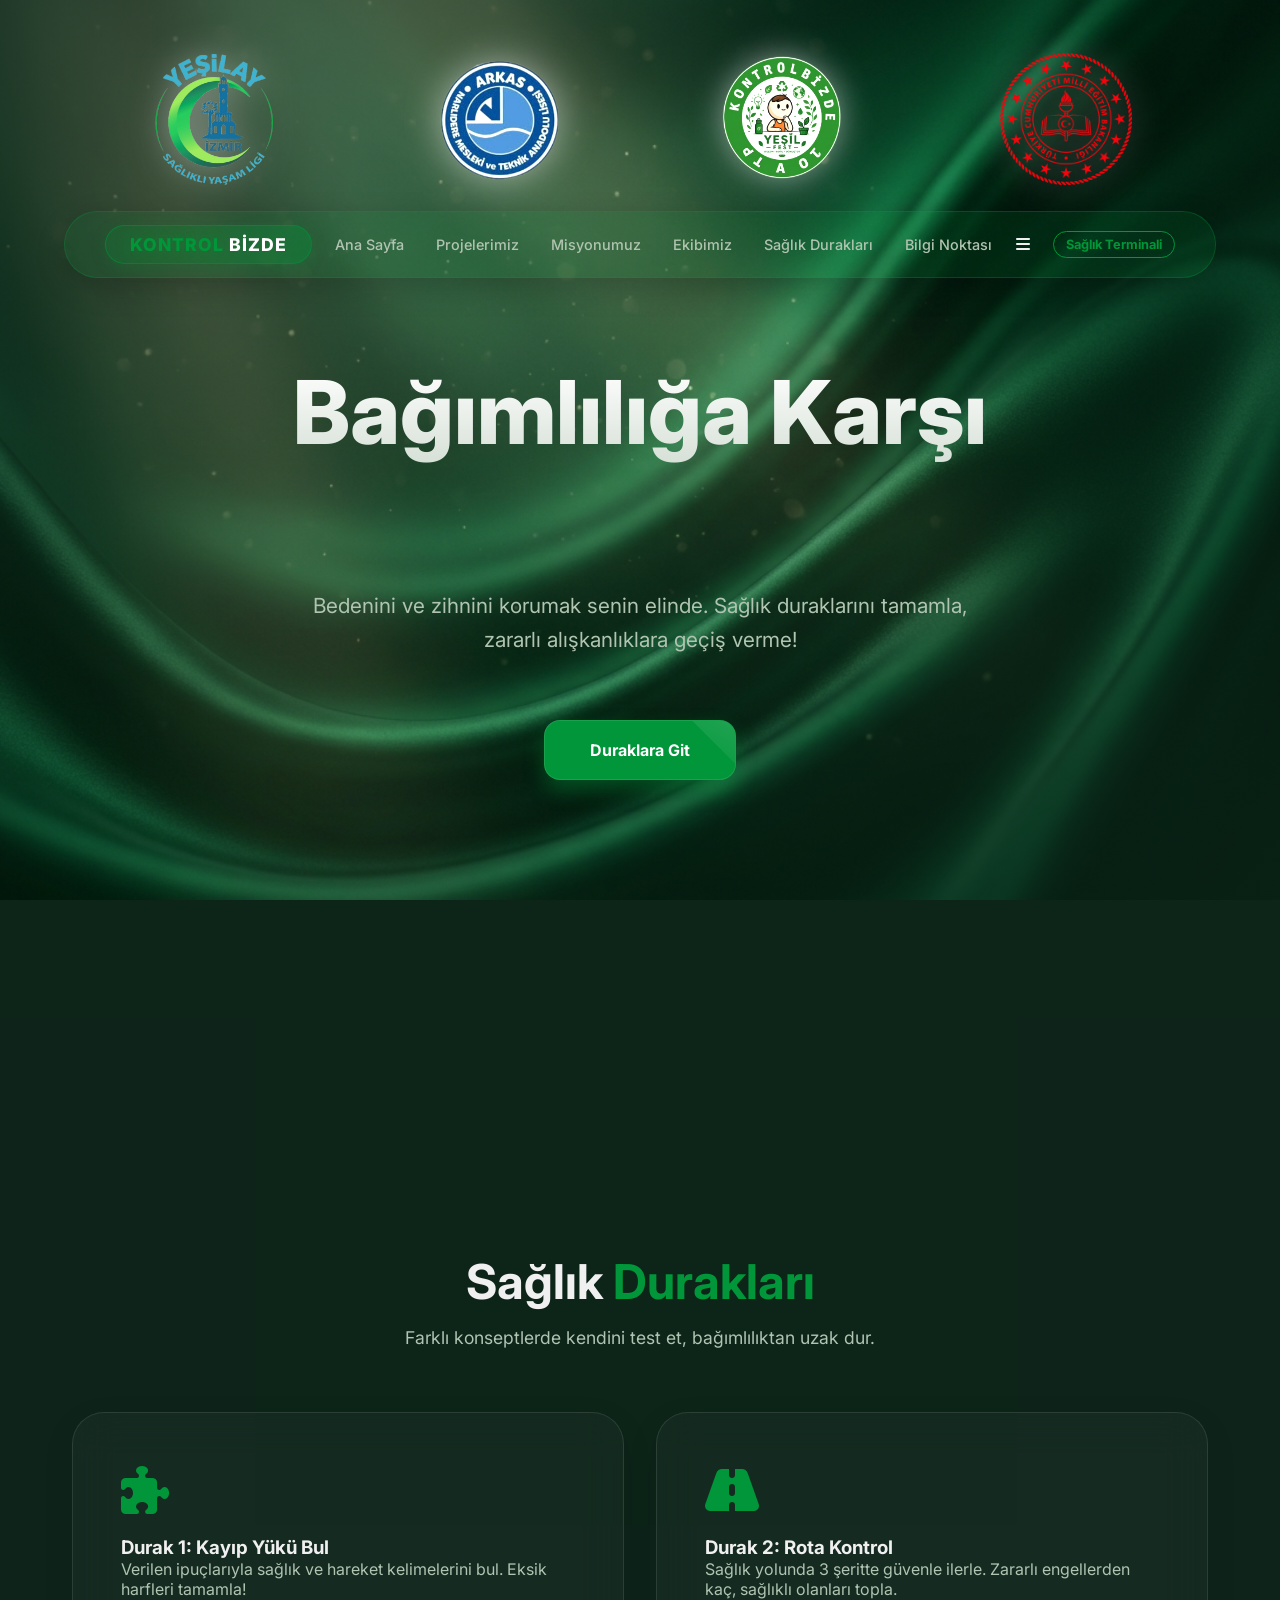
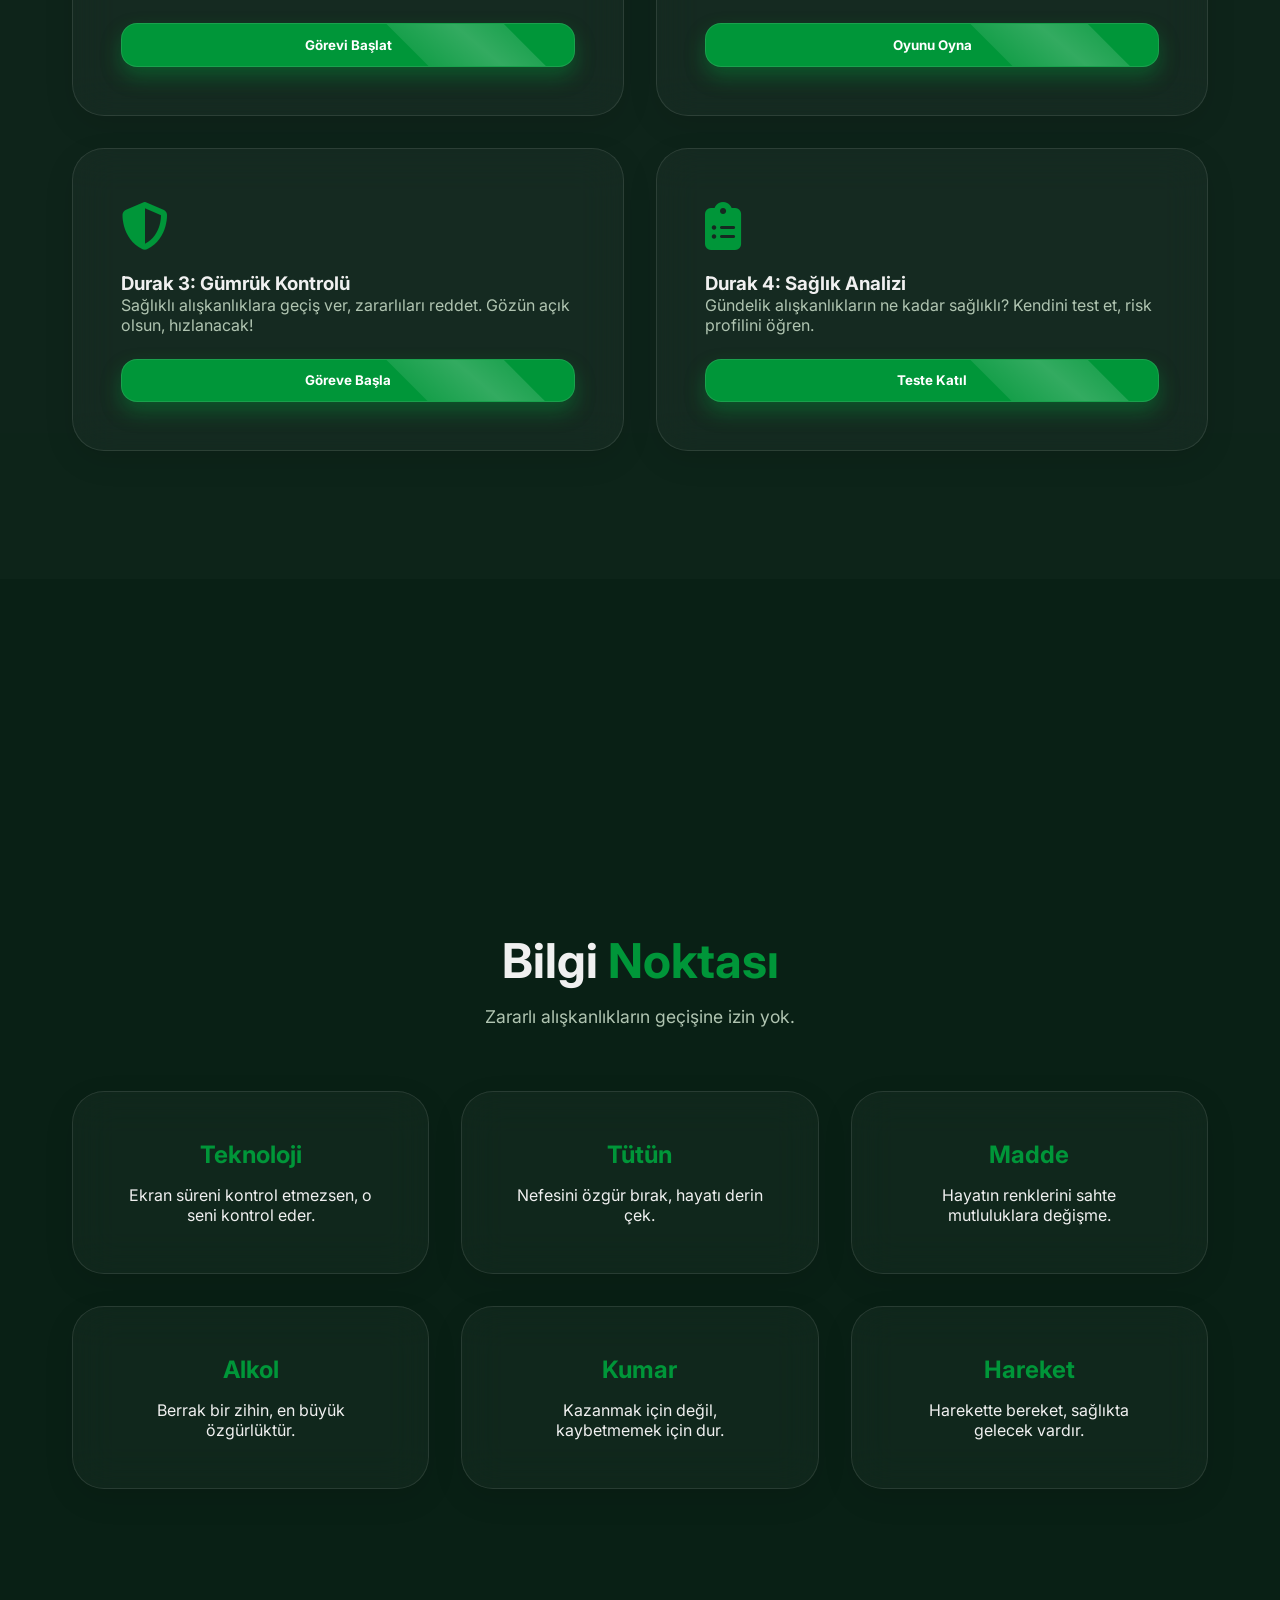
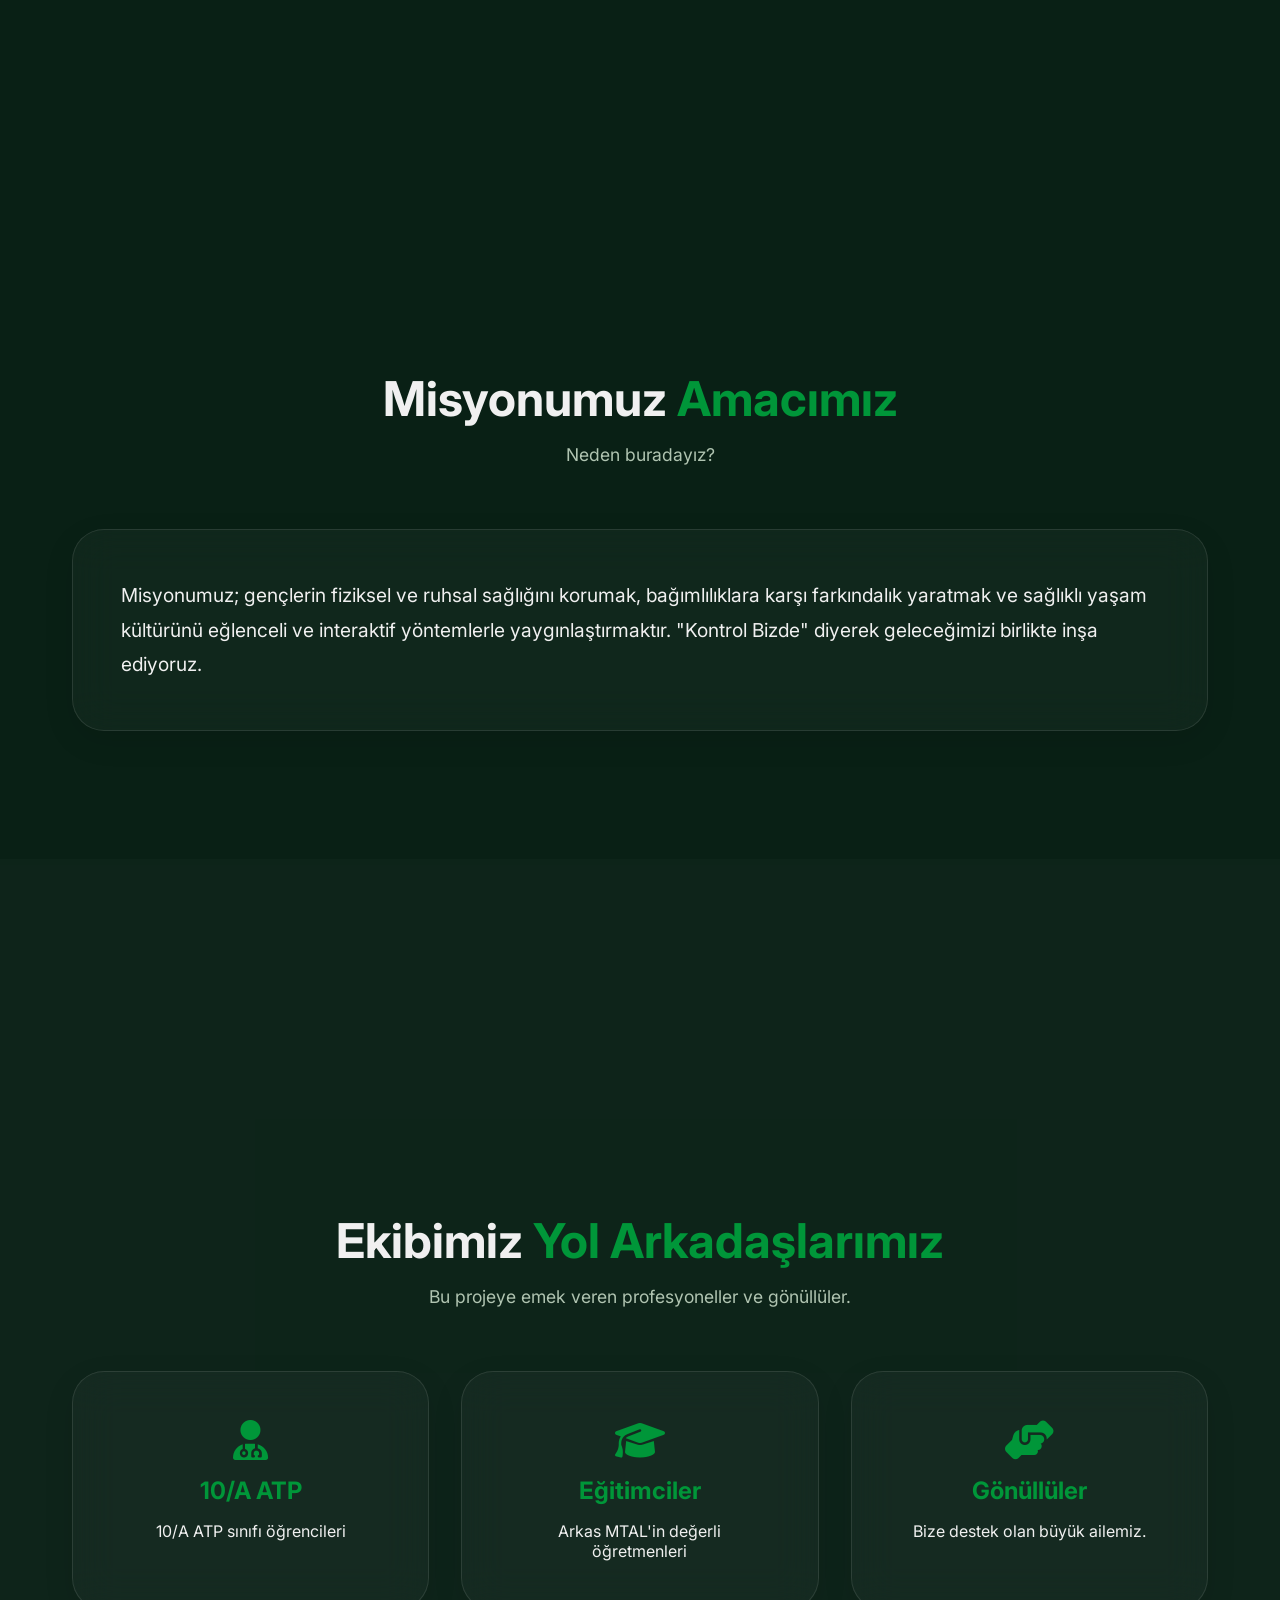
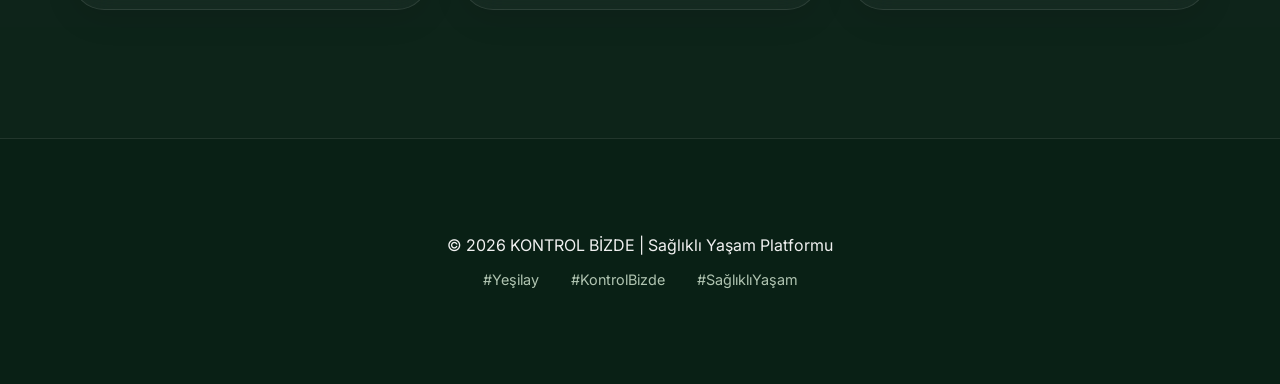
==== commit c0ebffcd: "Add files via upload" ====
--- a/index.html
+++ b/index.html
@@ -205,10 +205,9 @@
         <div class="game-header">
             <div class="logo" style="font-size: 1.2rem;"><span>SAĞLIK</span> TERMİNALİ</div>
             <div class="score-board" id="score-wrapper">
-                <div id="game-stats" style="display: flex; gap: 2rem; align-items: center;">
-                    <div>Skor: <span id="current-score" class="pulse-text">0</span></div>
-                    <div id="lives-wrapper" style="display: none; color: var(--danger); font-size: 1.5rem;">Can: <span
-                            id="current-lives">3</span></div>
+                <div id="game-stats" class="game-stats-container">
+                    <div class="stat-item">SKOR: <span id="current-score" class="pulse-text">0</span></div>
+                    <div id="lives-wrapper" class="stat-item lives-item" style="display: none;">CAN: <span id="current-lives">3</span></div>
                 </div>
             </div>
             <button class="btn btn-exit" onclick="exitGame()">Çıkış Yap</button>
@@ -241,9 +240,7 @@
                     style="display: flex; justify-content: center; align-items: center; gap: 2rem; margin-bottom: 2rem;">
                     <div id="puzzle-lives" style="color: var(--danger); font-size: 1.8rem; font-weight: 800;">Kalan Hak:
                         5</div>
-                    <button class="btn"
-                        style="background: rgba(0, 150, 57, 0.2); border-color: var(--primary); color: white;"
-                        onclick="getPuzzleHint()">Harf Al (20 Puan)</button>
+                    <button class="btn btn-hint" onclick="getPuzzleHint()">Harf Al (20 Puan)</button>
                 </div>
 
                 <div id="puzzle-target" class="puzzle-target-area"></div>
--- a/style.css
+++ b/style.css
@@ -216,7 +216,8 @@
 
 .logo span {
     color: var(--primary);
-    text-shadow: 0 0 10px var(--primary-glow);
+    text-shadow: 0 0 15px var(--primary-glow);
+    font-weight: 800;
 }
 
 .nav-links {
@@ -248,7 +249,7 @@
 
 /* Sections */
 .section {
-    padding: 10rem 0 6rem 0;
+    padding: 20rem 0 6rem 0;
 }
 
 .bg-alt {
@@ -294,7 +295,7 @@
 }
 
 .hero .container {
-    padding-top: 160px; /* Header'dan daha fazla uzaklaşmak için artırıldı */
+    padding-top: 280px; /* Increased to account for the large header height (logos + navbar) */
     display: flex;
     flex-direction: column;
     align-items: center;
@@ -308,7 +309,7 @@
     left: 0;
     width: 100%;
     height: 100%;
-    background: linear-gradient(to bottom, rgba(9, 32, 21, 0.6), rgba(9, 32, 21, 0.98));
+    background: linear-gradient(135deg, rgba(9, 32, 21, 0.8) 0%, rgba(0, 150, 57, 0.1) 50%, rgba(9, 32, 21, 0.98) 100%);
     z-index: 1;
 }
 
@@ -391,26 +392,21 @@
 }
 
 .glass {
-    background: var(--bg-card);
-    backdrop-filter: blur(15px);
-    -webkit-backdrop-filter: blur(15px);
-    border: 1px solid var(--glass-border);
-    border-radius: 30px;
+    background: rgba(255, 255, 255, 0.03);
+    backdrop-filter: blur(20px);
+    -webkit-backdrop-filter: blur(20px);
+    border: 1px solid rgba(255, 255, 255, 0.1);
+    border-radius: 32px;
     padding: 3rem;
-    transition: all 0.4s ease;
-    animation: float 6s ease-in-out infinite;
-}
-
-.grid-2 .glass:nth-child(1) { animation-delay: 0s; }
-.grid-2 .glass:nth-child(2) { animation-delay: 1.5s; }
-.grid-2 .glass:nth-child(3) { animation-delay: 3s; }
-.grid-2 .glass:nth-child(4) { animation-delay: 4.5s; }
+    transition: all 0.5s cubic-bezier(0.23, 1, 0.32, 1);
+    box-shadow: 0 10px 30px rgba(0, 0, 0, 0.1);
+}
 
 .glass:hover {
-    animation-play-state: paused;
-    transform: translateY(-8px) scale(1.02);
-    border-color: rgba(255,255,255,0.4);
-    box-shadow: 0 20px 40px rgba(0, 150, 57, 0.15);
+    transform: translateY(-12px) scale(1.02);
+    background: rgba(255, 255, 255, 0.07);
+    border-color: var(--primary);
+    box-shadow: 0 25px 50px rgba(0, 150, 57, 0.2);
 }
 
 .info-grid {
@@ -475,7 +471,7 @@
     display: flex;
     justify-content: space-between;
     align-items: center;
-    margin-top: 10rem; /* Adjusted for new header height */
+    margin-top: 0; /* Header is hidden during game, no need for large margin */
     margin-bottom: 2rem;
     padding: 1rem 2rem;
     background: rgba(255, 255, 255, 0.05);
@@ -545,6 +541,41 @@
     left: 50%;
     transform: translate(-50%, -50%);
     z-index: 10;
+    animation: modalIn 0.5s cubic-bezier(0.19, 1, 0.22, 1);
+}
+
+@keyframes modalIn {
+    from { opacity: 0; transform: translate(-50%, -40%) scale(0.9); }
+    to { opacity: 1; transform: translate(-50%, -50%) scale(1); }
+}
+
+.btn-hint {
+    background: rgba(0, 150, 57, 0.15);
+    border: 1px solid var(--primary);
+    color: white;
+    padding: 0.6rem 1.5rem;
+    font-size: 0.9rem;
+}
+
+.game-stats-container {
+    display: flex;
+    gap: 3rem;
+    align-items: center;
+    background: rgba(255, 255, 255, 0.03);
+    padding: 0.5rem 2rem;
+    border-radius: 50px;
+    border: 1px solid rgba(255,255,255,0.1);
+}
+
+.stat-item {
+    font-size: 1.1rem;
+    letter-spacing: 1px;
+    font-weight: 800;
+}
+
+.lives-item {
+    color: var(--danger);
+    text-shadow: 0 0 10px rgba(255, 75, 43, 0.4);
 }
 
 /* Quiz Styles */
@@ -636,12 +667,12 @@
 }
 
 .letter-box {
-    width: 60px;
-    height: 70px;
+    width: clamp(35px, 8vw, 60px);
+    height: clamp(45px, 10vw, 70px);
     display: flex;
     justify-content: center;
     align-items: center;
-    font-size: 2rem;
+    font-size: clamp(1.2rem, 4vw, 2rem);
     font-weight: bold;
     background: rgba(0,0,0,0.3);
     border-bottom: 4px solid var(--text-muted);
@@ -797,33 +828,84 @@
         cursor: pointer;
     }
 
-    .school-tag { display: none; }
+    /* Modal & Panel Fixes for Mobile */
+    #site-modal, .overlay-panel, .glass-panel {
+        width: 92% !important;
+        max-width: 92% !important;
+        max-height: 85vh;
+        overflow-y: auto;
+        padding: 1.5rem !important;
+        left: 50% !important;
+        top: 50% !important;
+        transform: translate(-50%, -50%) !important;
+    }
+
+    #modal-title { font-size: 1.6rem !important; }
+    #modal-desc { font-size: 1rem !important; margin-bottom: 1.5rem !important; }
+    #modal-icon { font-size: 2.5rem !important; margin-bottom: 1rem !important; }
+
+    /* Quiz Mobile Fix */
+    #quiz-container {
+        padding: 1rem !important;
+    }
     
-    .hero { min-height: auto; padding: 12rem 1.5rem 6rem 1.5rem; }
+    .quiz-options {
+        grid-template-columns: 1fr !important;
+        gap: 0.8rem !important;
+    }
+
+    .option-btn {
+        padding: 1rem !important;
+        font-size: 0.95rem !important;
+    }
+
+    /* Game Container Fix */
+    #game-container {
+        padding: 10px;
+        display: flex;
+        flex-direction: column;
+    }
+
+    .game-header {
+        padding: 0.5rem;
+        flex-wrap: wrap;
+        justify-content: center;
+        gap: 10px;
+    }
+
+    .game-content-area {
+        height: 55vh;
+        margin: 10px 0;
+    }
+
+    .btn-exit {
+        position: static !important;
+        margin-top: 10px;
+        width: 100%;
+    }
+
+    /* Hero Responsive */
+    .hero { min-height: auto; padding: 10rem 1.5rem 5rem 1.5rem; }
     .hero .container { padding-top: 0; }
-    .hero h1 { font-size: 2.5rem; }
+    .hero h1 { font-size: 2.2rem; }
+    .hero p { font-size: 1rem; margin-bottom: 2rem; }
     
     .grid-2, .grid-3, .info-grid {
         grid-template-columns: 1fr;
-    }
-
-    .section-header h2 { font-size: 2rem; }
-    
-    /* Game Area on Mobile */
-    #game-container {
-        padding: 0.5rem;
-    }
-    
-    .game-content-area {
-        height: 60vh;
-    }
+        gap: 1.5rem;
+    }
+
+    .section-header h2 { font-size: 1.8rem; }
 }
 
 /* Extra Small Devices */
 @media (max-width: 480px) {
-    .top-logos { gap: 10px; }
-    .logo-circle { width: 60px; height: 60px; }
-    .logo-wrapper { padding: 5px 12px; }
-    .logo { font-size: 0.9rem; }
-    .hero h1 { font-size: 2rem; }
-}
+    .top-logos { gap: 10px; padding: 0 5px; }
+    .logo-circle { width: 55px; height: 55px; }
+    .logo-wrapper { padding: 4px 10px; }
+    .logo { font-size: 0.85rem; }
+    .hero h1 { font-size: 1.8rem; }
+    .section-header h2 { font-size: 1.6rem; }
+    
+    .card.glass { padding: 1.5rem; }
+}
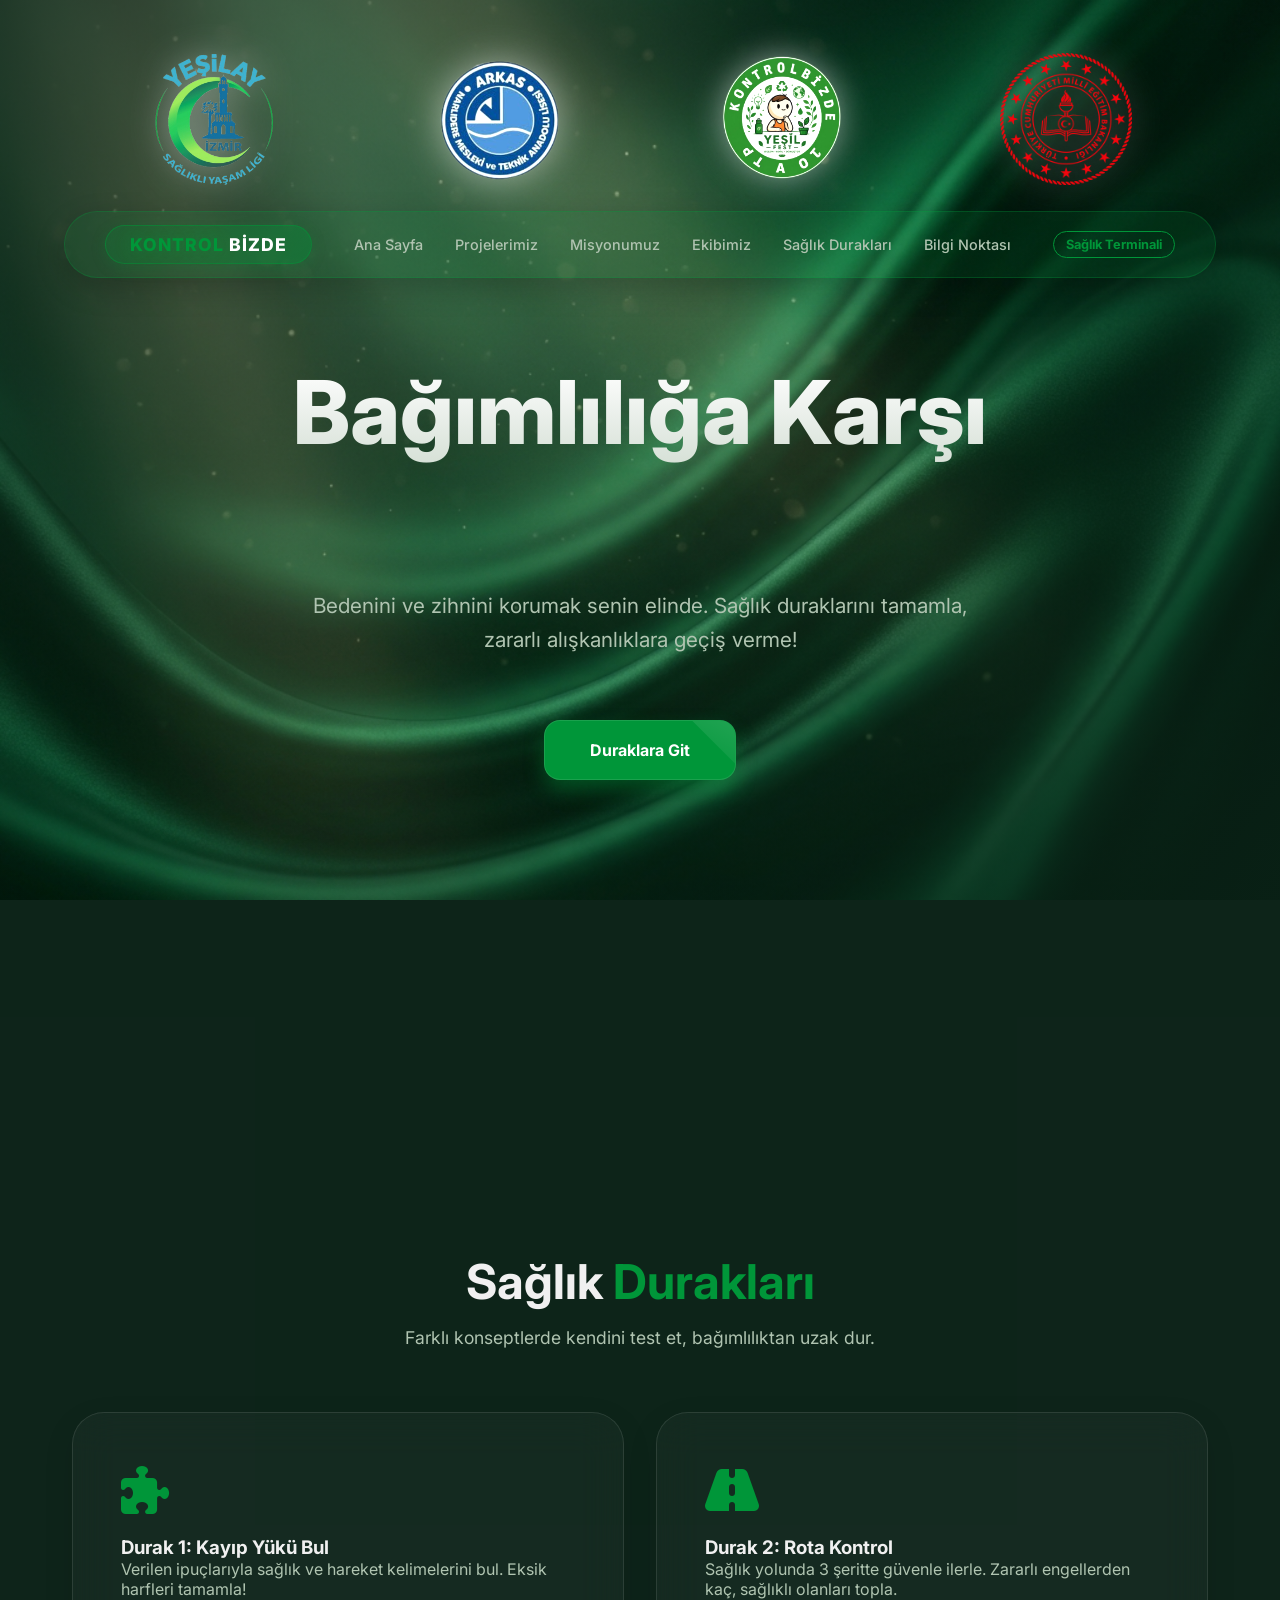
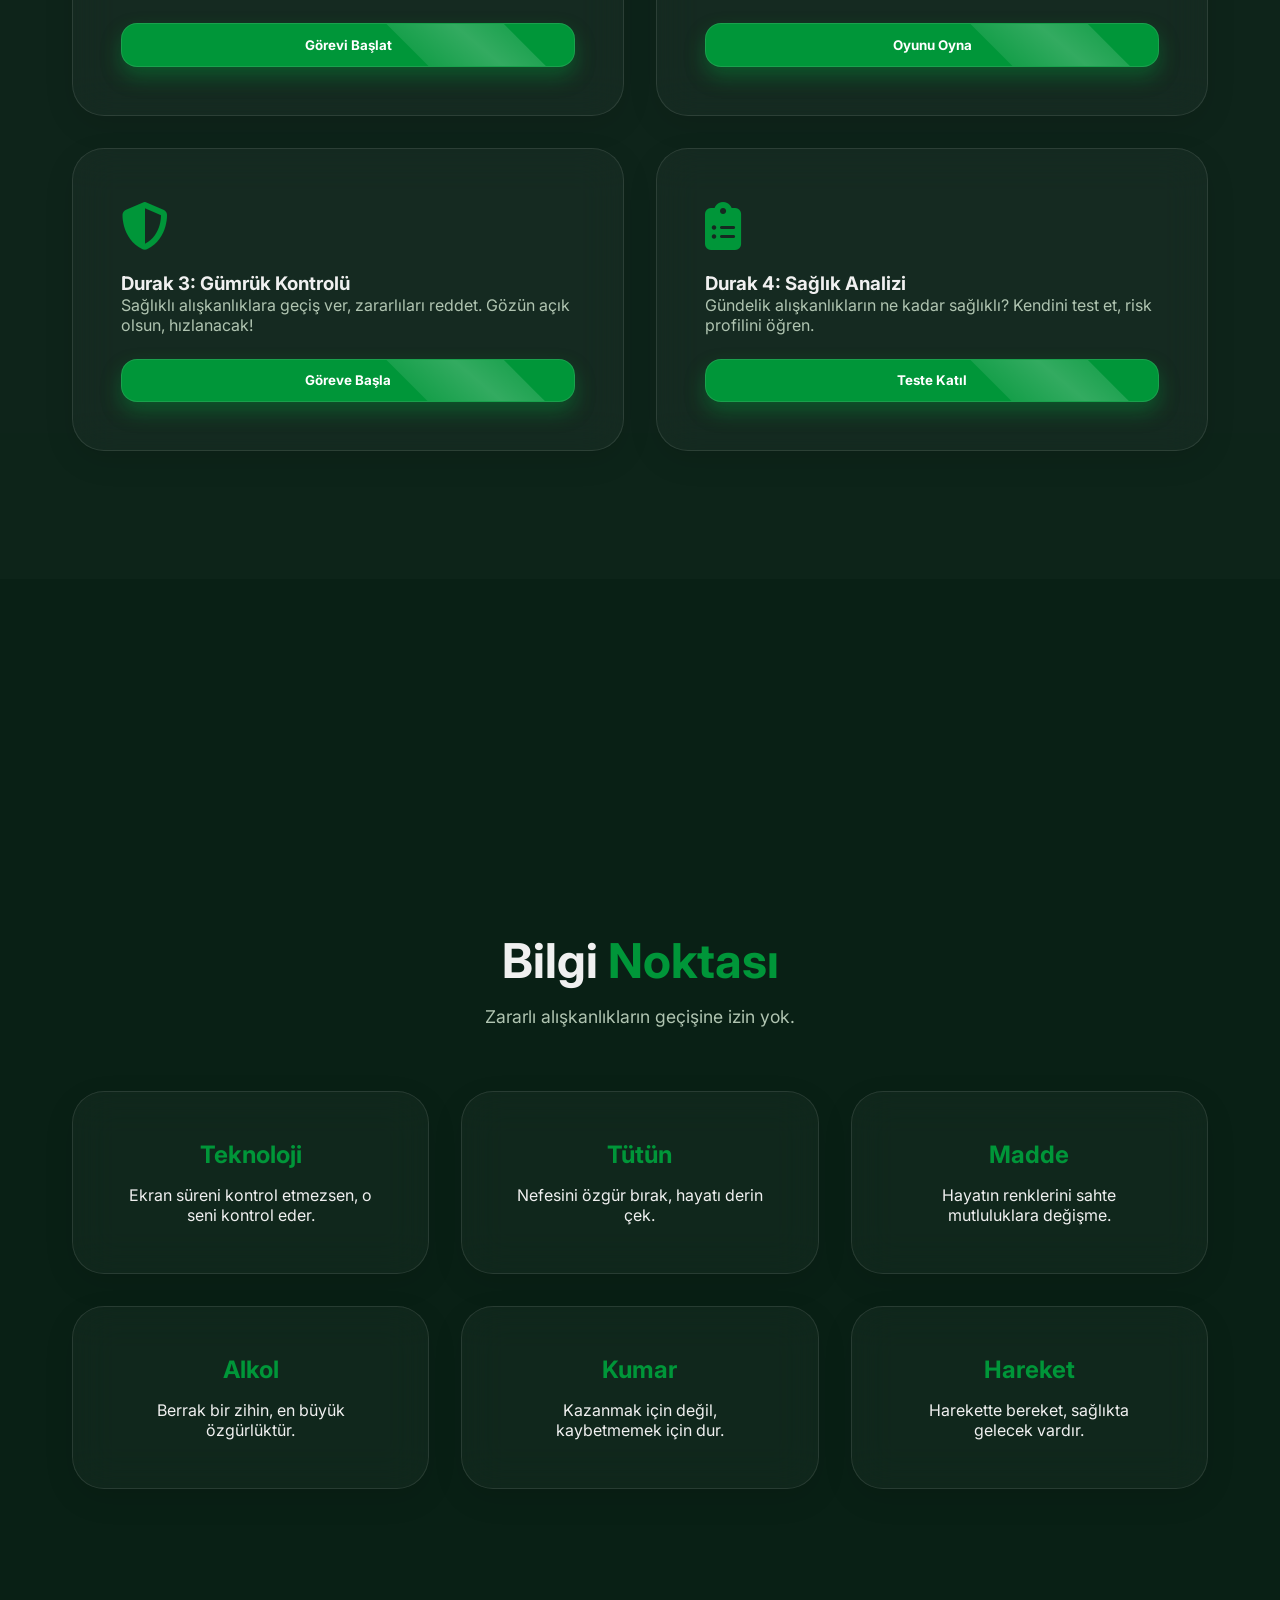
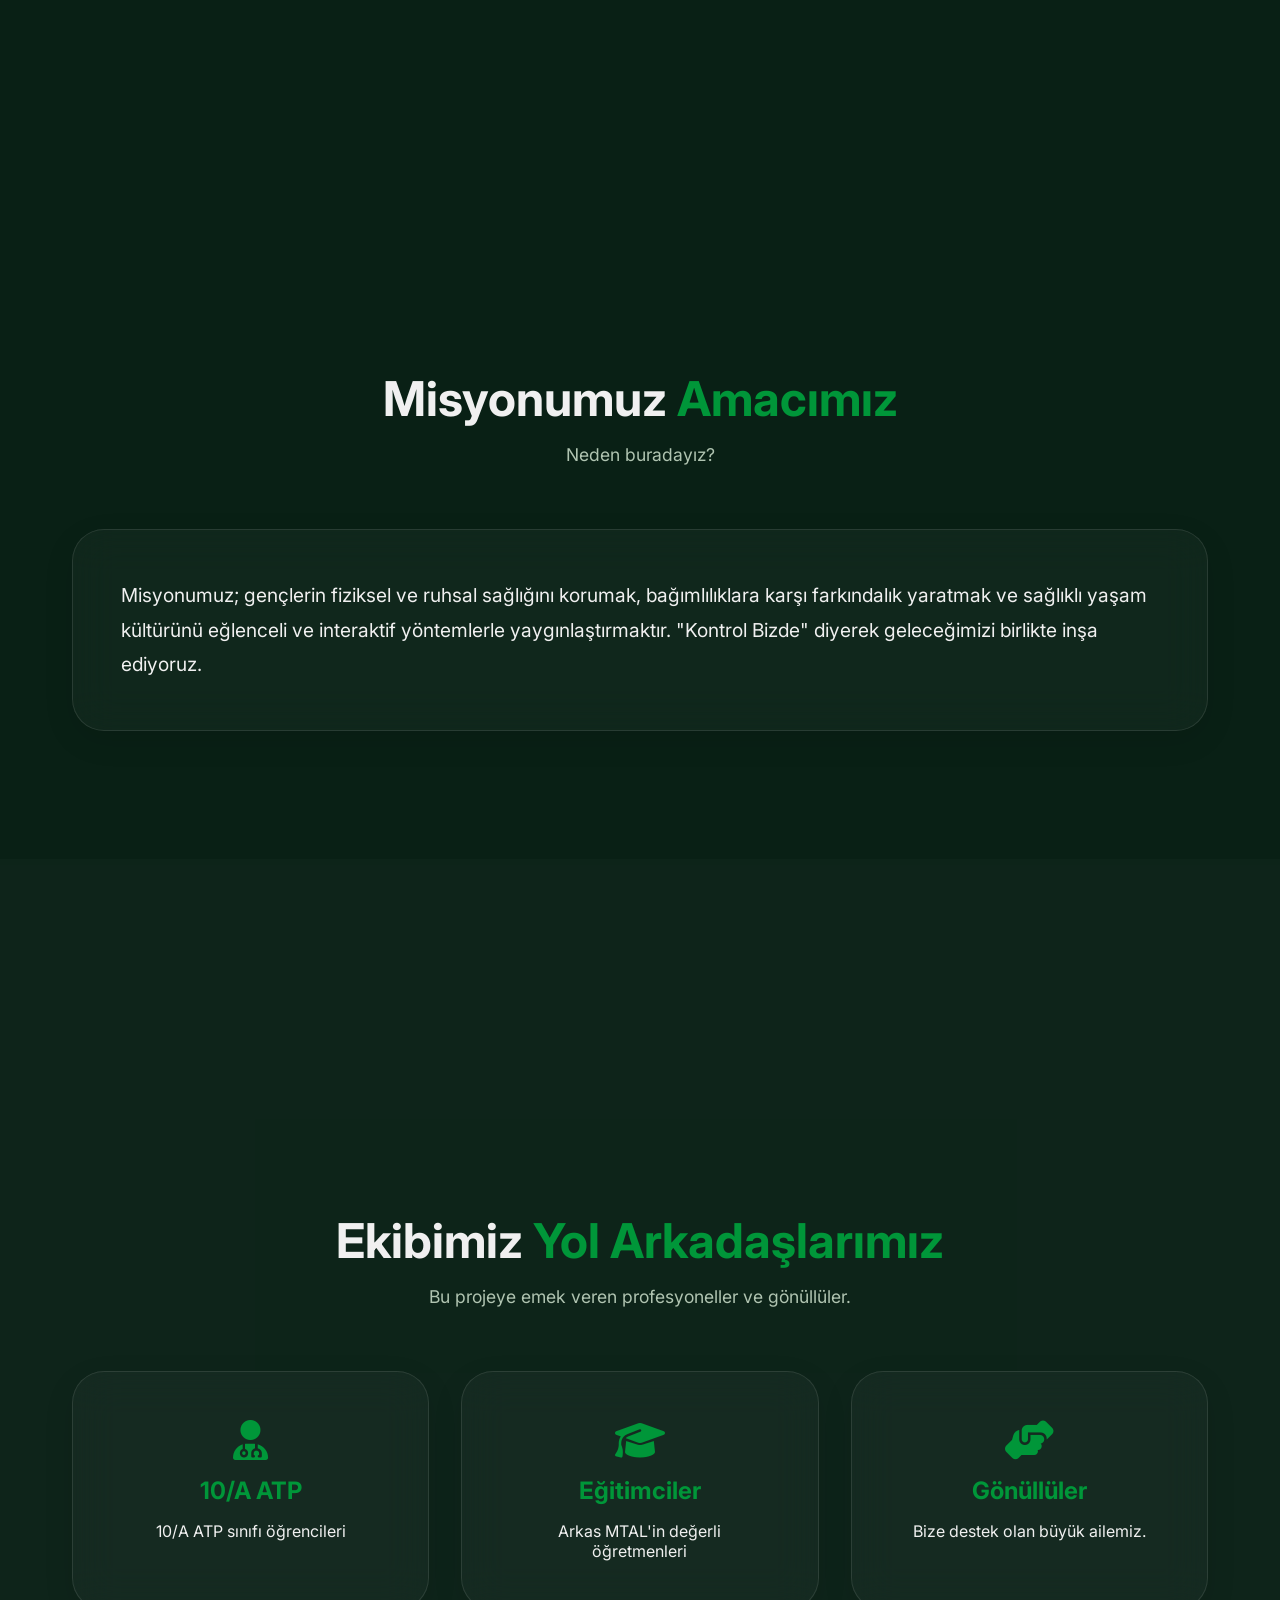
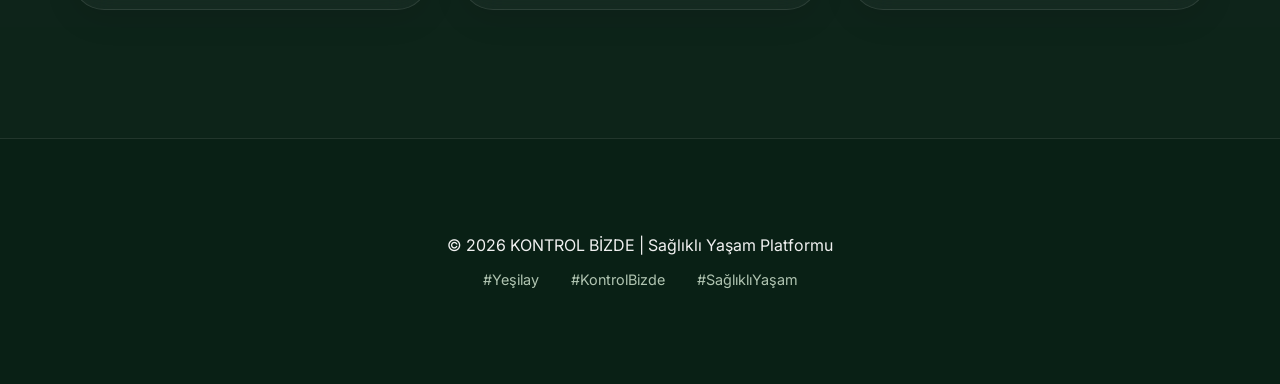
==== commit 3dc15f42: "Add files via upload" ====
--- a/index.html
+++ b/index.html
@@ -6,7 +6,7 @@
     <meta name="viewport" content="width=device-width, initial-scale=1.0">
     <title>Kontrol Bizde | Sağlık Terminali</title>
     <link rel="stylesheet" href="https://cdnjs.cloudflare.com/ajax/libs/font-awesome/6.4.0/css/all.min.css">
-    <link rel="stylesheet" href="style.css">
+    <link rel="stylesheet" href="style.css?v=2">
 </head>
 
 <body>
@@ -280,7 +280,16 @@
             style="width: 100%; font-size: 1.1rem;">Anladım</button>
     </div>
 
-    <script src="app.js"></script>
+    <!-- Orientation Warning for Mobile Devices -->
+    <div id="orientation-warning">
+        <div class="warning-content">
+            <i class="fa-solid fa-rotate rotate-animation"></i>
+            <h3>Cihazınızı Döndürün</h3>
+            <p>Oyunları oynamak için lütfen telefonunuzu yatay (landscape) konuma getirin.</p>
+        </div>
+    </div>
+
+    <script src="app.js?v=2"></script>
 </body>
 
 </html>
--- a/style.css
+++ b/style.css
@@ -245,6 +245,10 @@
     padding: 5px 12px;
     border: 1px solid var(--primary);
     border-radius: 20px;
+}
+
+.mobile-menu-btn {
+    display: none;
 }
 
 /* Sections */
@@ -440,16 +444,6 @@
     gap: 2rem;
     color: var(--text-muted);
     font-size: 0.9rem;
-}
-
-/* Mobile Responsive */
-@media (max-width: 768px) {
-    .nav-links { display: none; }
-    .grid-2, .info-grid { grid-template-columns: 1fr; }
-    .hero h1 { font-size: 3rem; }
-    .top-logos { display: none; } 
-    .navbar { top: 1rem; width: 95%; border-radius: 20px; }
-    .hero { padding: 12rem 1rem 5rem 1rem; }
 }
 
 /* Game Interface */
@@ -704,9 +698,9 @@
 }
 
 .key-btn {
-    width: 45px;
-    height: 55px;
-    font-size: 1.2rem;
+    width: clamp(32px, 7vw, 45px);
+    height: clamp(42px, 9vw, 55px);
+    font-size: clamp(0.9rem, 2.5vw, 1.2rem);
     font-weight: 600;
     border-radius: 8px;
     background: rgba(255,255,255,0.1);
@@ -785,16 +779,24 @@
 
 /* Small Devices (Phones, 768px and down) */
 @media (max-width: 768px) {
-    .main-header { padding: 1rem 0; gap: 1rem; }
+    .main-header {
+        top: 0.5rem;
+        padding: 0.5rem 0;
+        gap: 0.5rem;
+    }
     
     .top-logos { 
-        gap: 15px; 
+        display: flex;
+        justify-content: center;
+        gap: clamp(10px, 3vw, 20px); 
         padding: 0 10px;
+        margin-bottom: 0.5rem;
     }
     
     .logo-circle {
-        width: 80px;
-        height: 80px;
+        min-width: 60px;
+        width: clamp(60px, 15vw, 100px);
+        height: clamp(50px, 12vw, 80px);
     }
 
     .navbar { width: 95%; }
@@ -828,8 +830,20 @@
         cursor: pointer;
     }
 
+    .school-tag {
+        display: none;
+    }
+
     /* Modal & Panel Fixes for Mobile */
-    #site-modal, .overlay-panel, .glass-panel {
+    .glass-panel {
+        width: 92% !important;
+        max-width: 92% !important;
+        max-height: 85vh;
+        overflow-y: auto;
+        padding: 1.5rem !important;
+    }
+
+    #site-modal, .overlay-panel {
         width: 92% !important;
         max-width: 92% !important;
         max-height: 85vh;
@@ -849,12 +863,12 @@
         padding: 1rem !important;
     }
     
-    .quiz-options {
+    .quiz-grid {
         grid-template-columns: 1fr !important;
         gap: 0.8rem !important;
     }
 
-    .option-btn {
+    .quiz-btn {
         padding: 1rem !important;
         font-size: 0.95rem !important;
     }
@@ -862,7 +876,6 @@
     /* Game Container Fix */
     #game-container {
         padding: 10px;
-        display: flex;
         flex-direction: column;
     }
 
@@ -874,8 +887,10 @@
     }
 
     .game-content-area {
-        height: 55vh;
-        margin: 10px 0;
+        flex: 1 !important;
+        min-height: 0 !important;
+        margin: 5px 0 !important;
+        height: auto !important;
     }
 
     .btn-exit {
@@ -885,7 +900,7 @@
     }
 
     /* Hero Responsive */
-    .hero { min-height: auto; padding: 10rem 1.5rem 5rem 1.5rem; }
+    .hero { min-height: auto; padding: 13rem 1.5rem 5rem 1.5rem; }
     .hero .container { padding-top: 0; }
     .hero h1 { font-size: 2.2rem; }
     .hero p { font-size: 1rem; margin-bottom: 2rem; }
@@ -900,12 +915,154 @@
 
 /* Extra Small Devices */
 @media (max-width: 480px) {
-    .top-logos { gap: 10px; padding: 0 5px; }
-    .logo-circle { width: 55px; height: 55px; }
+    .top-logos { gap: 8px; padding: 0 2px; }
+    .logo-circle { min-width: 40px; width: 45px; height: 45px; }
     .logo-wrapper { padding: 4px 10px; }
     .logo { font-size: 0.85rem; }
-    .hero h1 { font-size: 1.8rem; }
+    .hero h1 { font-size: 1.6rem; }
     .section-header h2 { font-size: 1.6rem; }
     
     .card.glass { padding: 1.5rem; }
 }
+
+/* Landscape Orientation optimization */
+@media (max-height: 500px) and (orientation: landscape) {
+    .main-header {
+        position: relative !important;
+        top: 0 !important;
+        padding: 0.5rem 0 !important;
+        gap: 0.5rem !important;
+        background: rgba(9, 32, 21, 0.95) !important;
+    }
+    
+    .top-logos {
+        display: none !important;
+    }
+
+    .hero {
+        padding: 4rem 1.5rem 2rem 1.5rem !important;
+        min-height: auto !important;
+    }
+    
+    .hero .container {
+        padding-top: 0 !important;
+    }
+
+    .section {
+        padding: 4rem 0 2rem 0 !important;
+    }
+
+    #game-container {
+        padding: 8px !important;
+    }
+
+    .game-header {
+        padding: 0.3rem 1rem !important;
+        margin-bottom: 0.5rem !important;
+        border-radius: 10px !important;
+    }
+
+    .game-content-area {
+        margin: 0 !important;
+        height: calc(100vh - 65px) !important;
+    }
+
+    .game-stats-container {
+        gap: 1.5rem !important;
+        padding: 0.2rem 1.2rem !important;
+    }
+
+    .stat-item {
+        font-size: 0.95rem !important;
+    }
+
+    .btn-exit {
+        padding: 0.3rem 1rem !important;
+        font-size: 0.85rem !important;
+        margin-top: 0 !important;
+        width: auto !important;
+    }
+    
+    /* Quiz Landscape Adjustments */
+    #quiz-question {
+        font-size: 1.3rem !important;
+        margin-bottom: 1rem !important;
+    }
+    
+    .quiz-grid {
+        grid-template-columns: repeat(2, 1fr) !important;
+        gap: 0.8rem !important;
+        max-width: 750px !important;
+    }
+
+    .quiz-btn {
+        padding: 0.6rem 1rem !important;
+        font-size: 0.9rem !important;
+        border-radius: 8px !important;
+    }
+
+    .quiz-btn .option-letter {
+        width: 30px !important;
+        height: 30px !important;
+        margin-right: 0.8rem !important;
+        font-size: 0.85rem !important;
+    }
+}
+
+/* Orientation Warning Overlay */
+#orientation-warning {
+    display: none;
+    position: fixed;
+    top: 0;
+    left: 0;
+    width: 100vw;
+    height: 100vh;
+    background: #092015;
+    z-index: 99999;
+    flex-direction: column;
+    justify-content: center;
+    align-items: center;
+    text-align: center;
+    padding: 2rem;
+    box-sizing: border-box;
+}
+
+#orientation-warning .warning-content {
+    max-width: 400px;
+    display: flex;
+    flex-direction: column;
+    align-items: center;
+    gap: 1rem;
+}
+
+#orientation-warning h3 {
+    font-size: 1.8rem;
+    color: #fff;
+    font-weight: 800;
+    margin: 0;
+}
+
+#orientation-warning p {
+    font-size: 1rem;
+    color: var(--text-muted);
+    line-height: 1.5;
+    margin: 0;
+}
+
+#orientation-warning .rotate-animation {
+    font-size: 4.5rem;
+    color: var(--primary);
+    animation: rotateDevice 2.5s infinite ease-in-out;
+}
+
+@keyframes rotateDevice {
+    0% { transform: rotate(0deg); }
+    50% { transform: rotate(-90deg); }
+    100% { transform: rotate(0deg); }
+}
+
+@media (max-width: 992px) and (orientation: portrait) {
+    body.game-active #orientation-warning {
+        display: flex;
+    }
+}
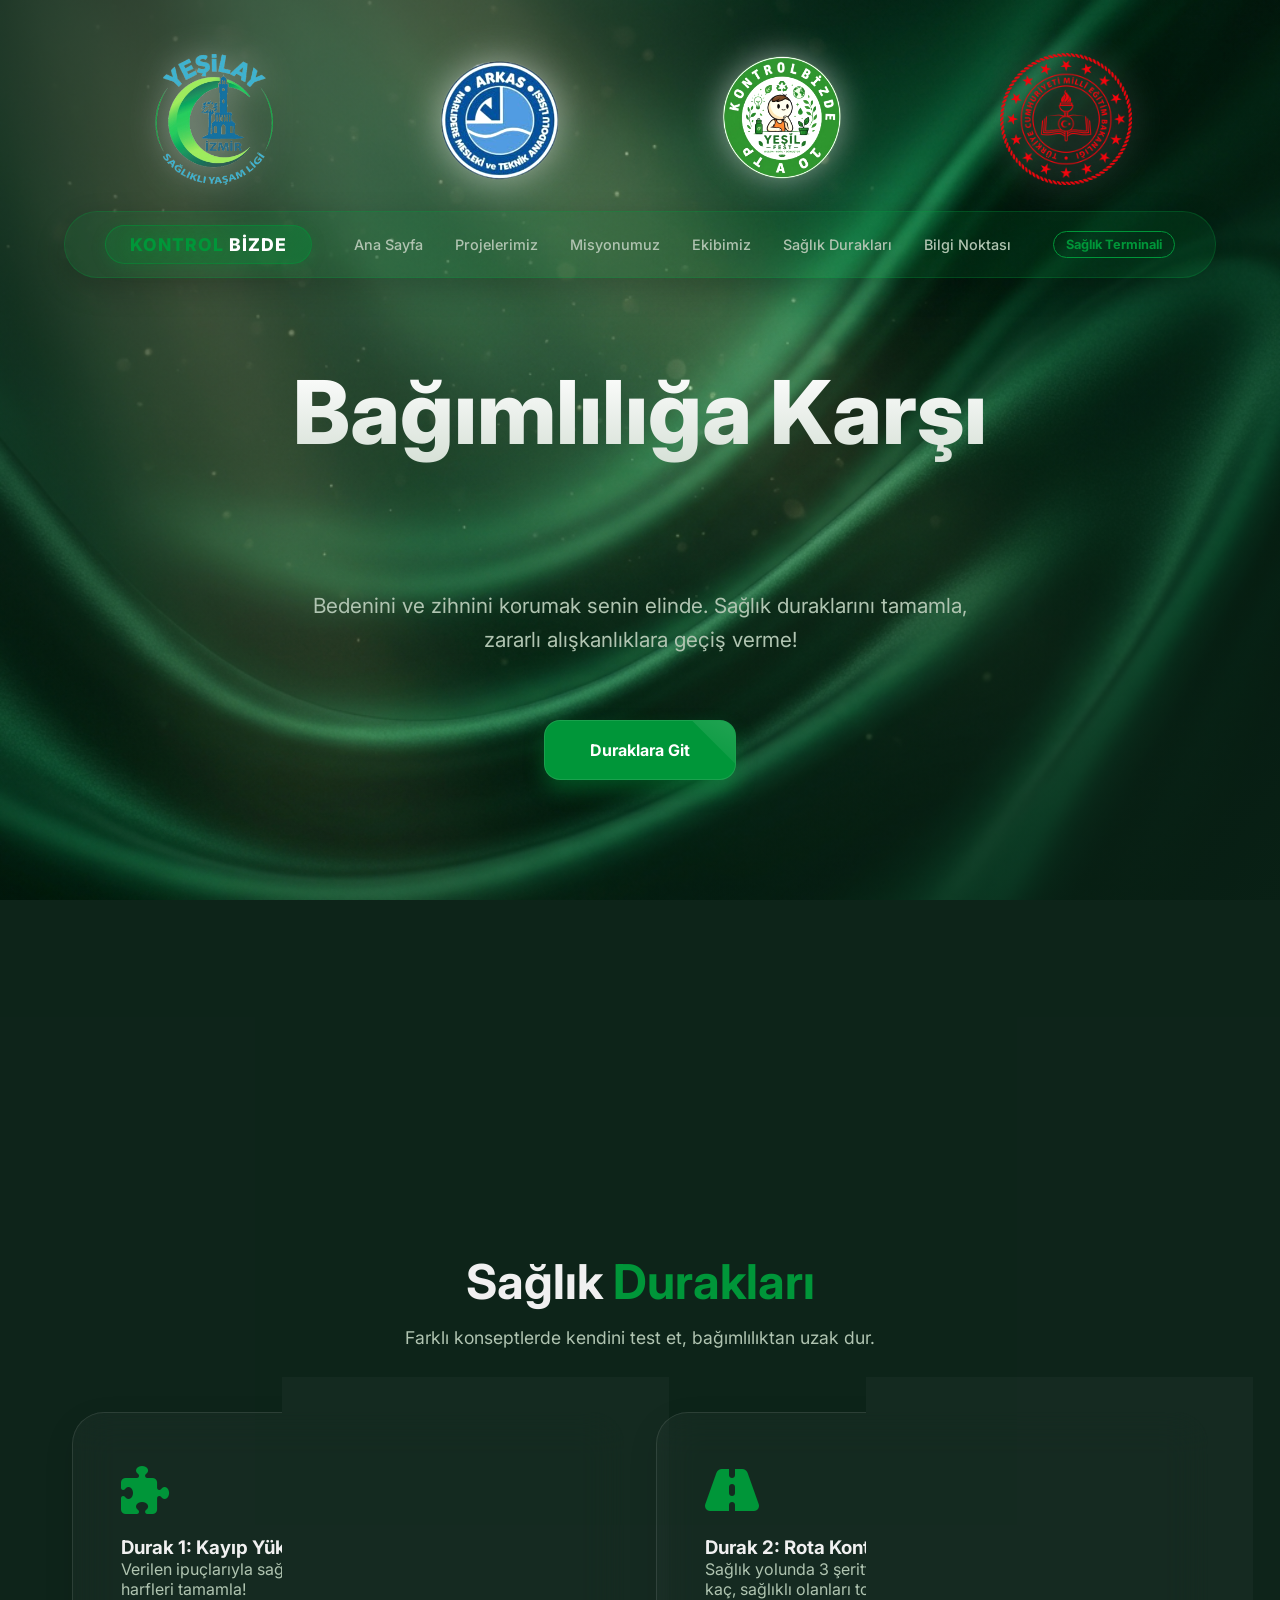
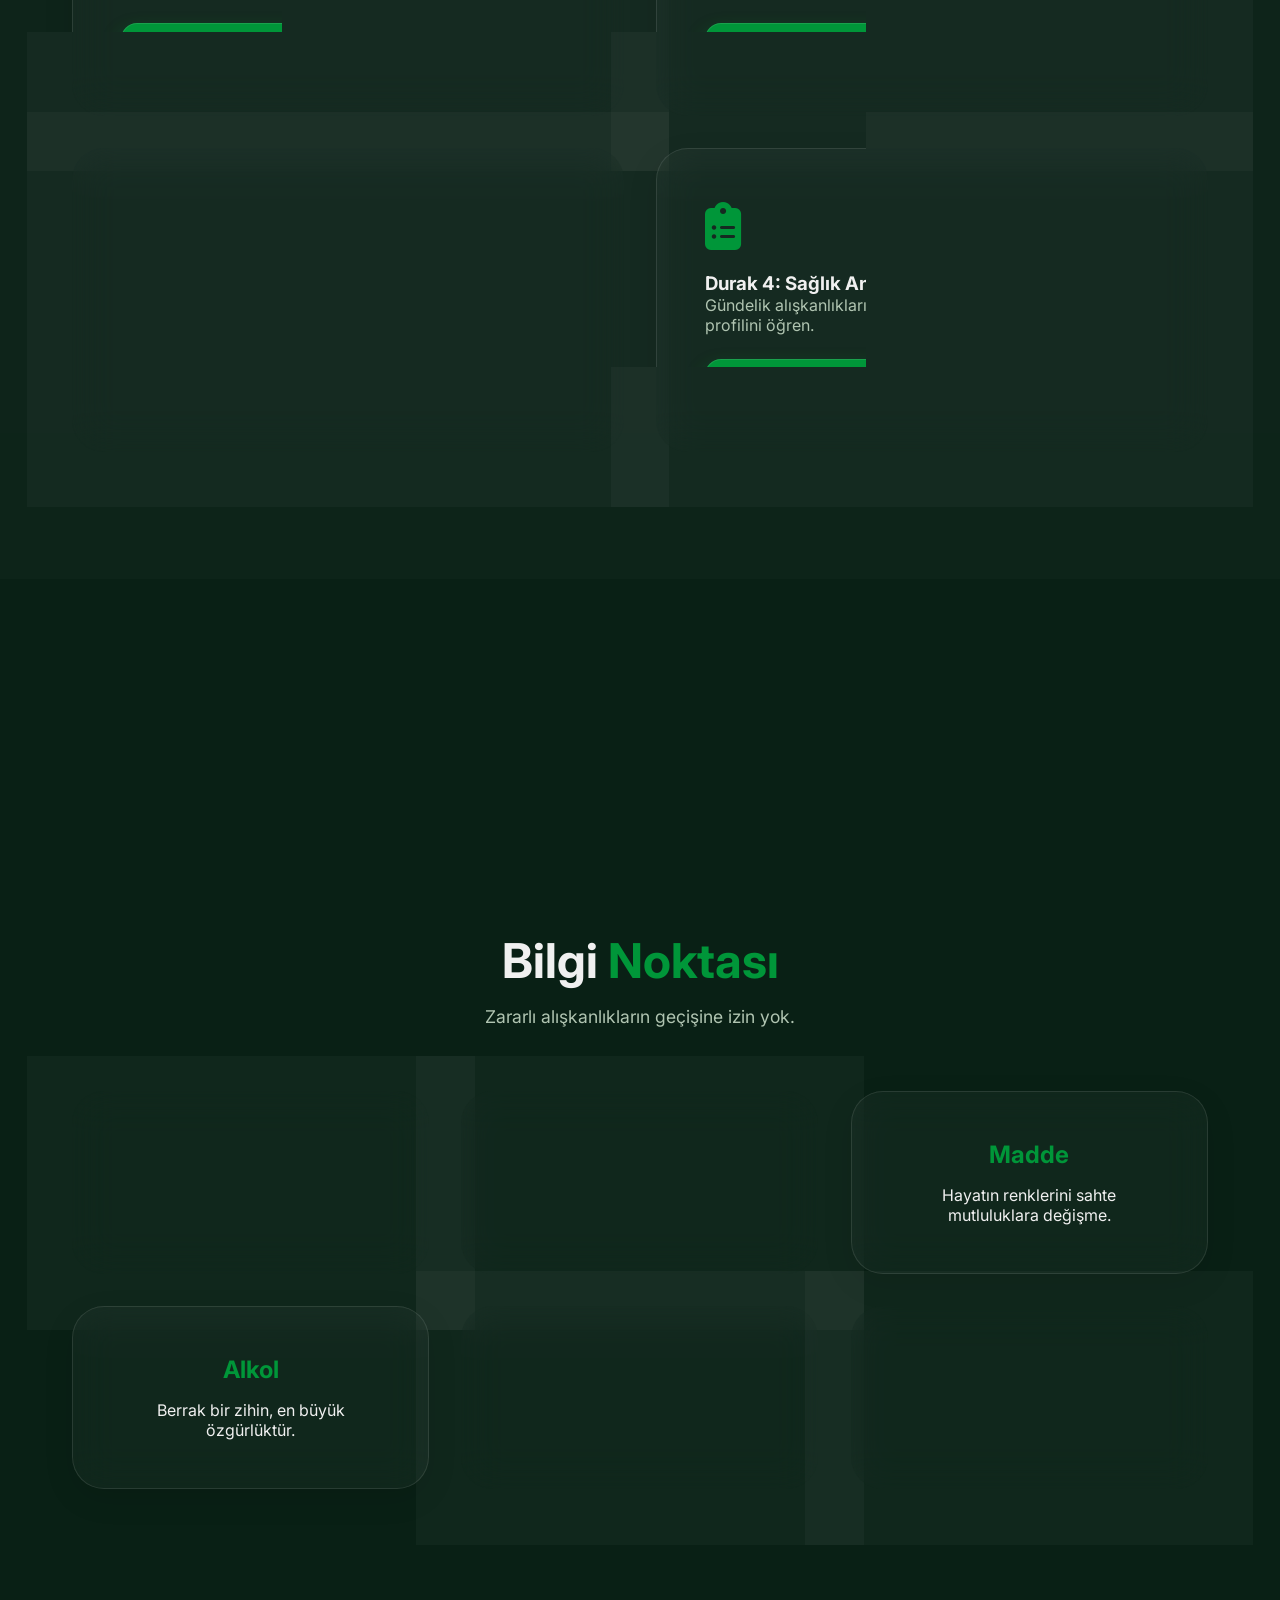
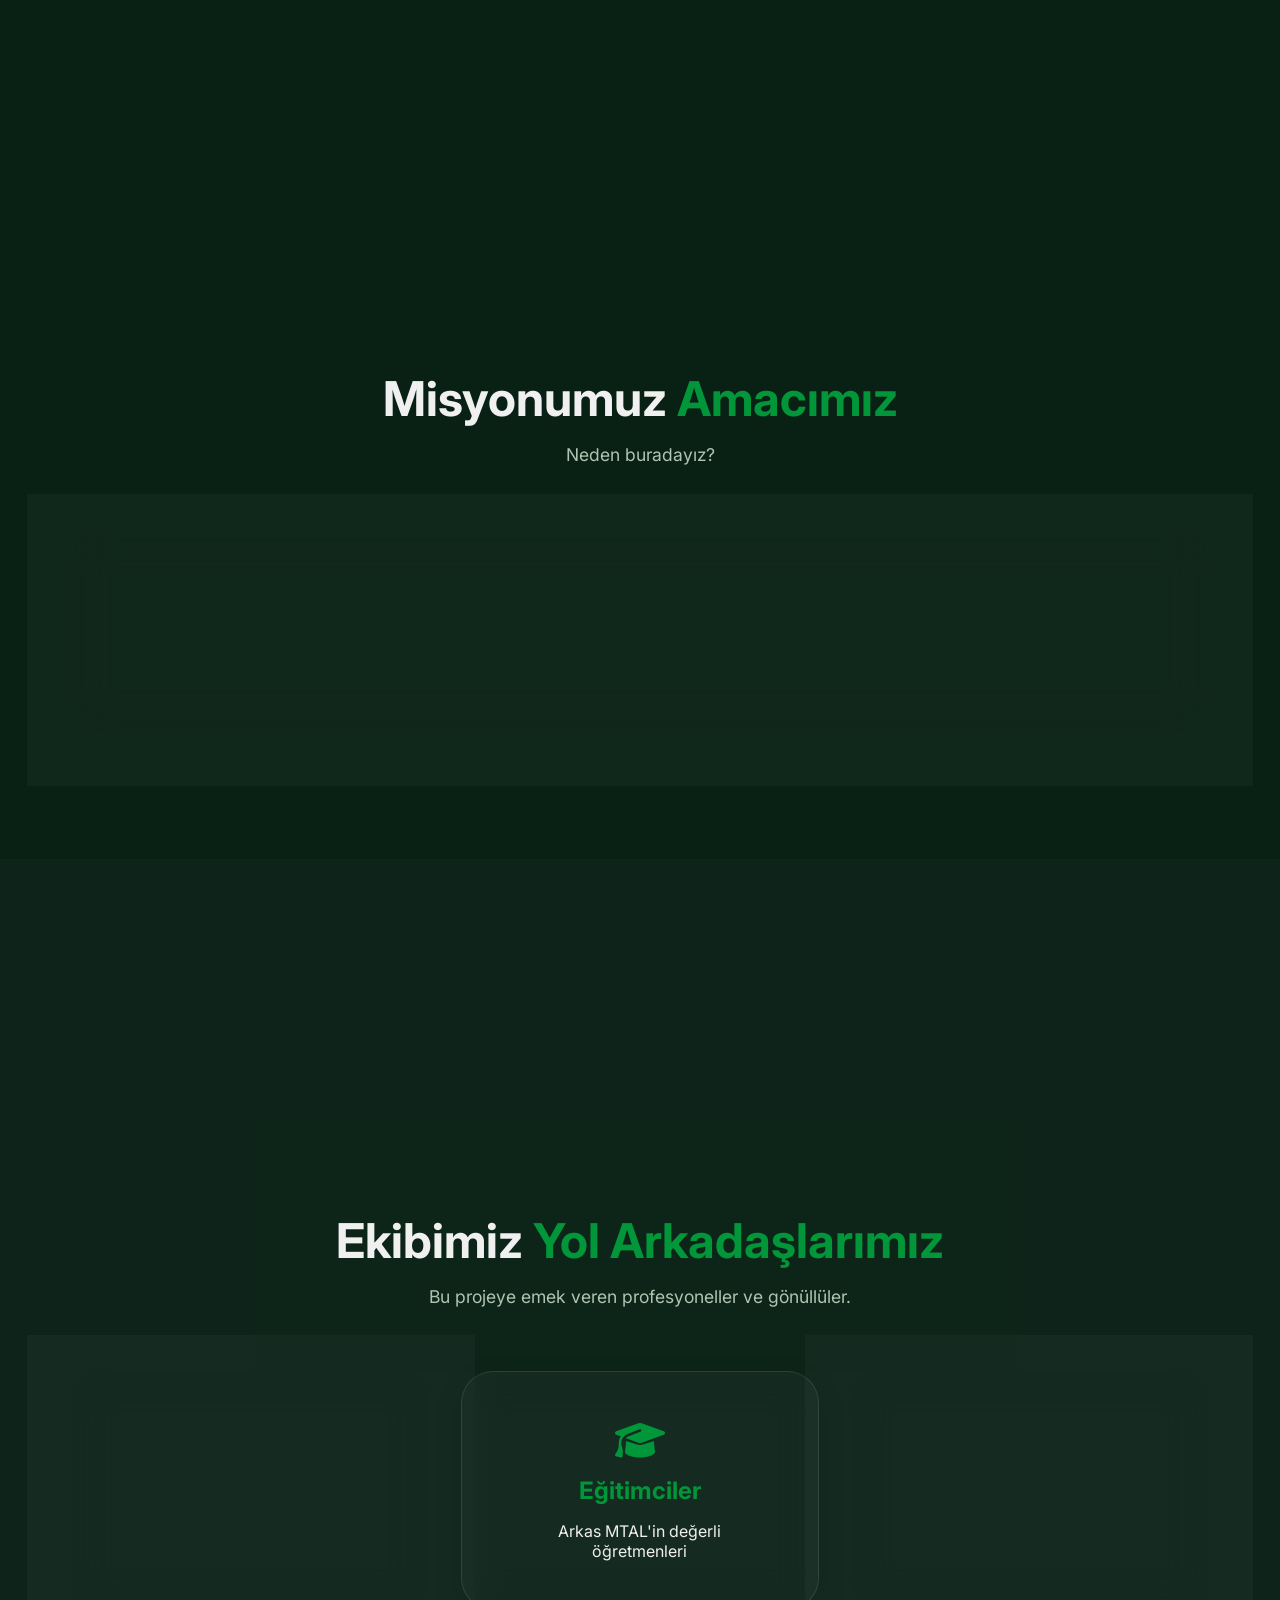
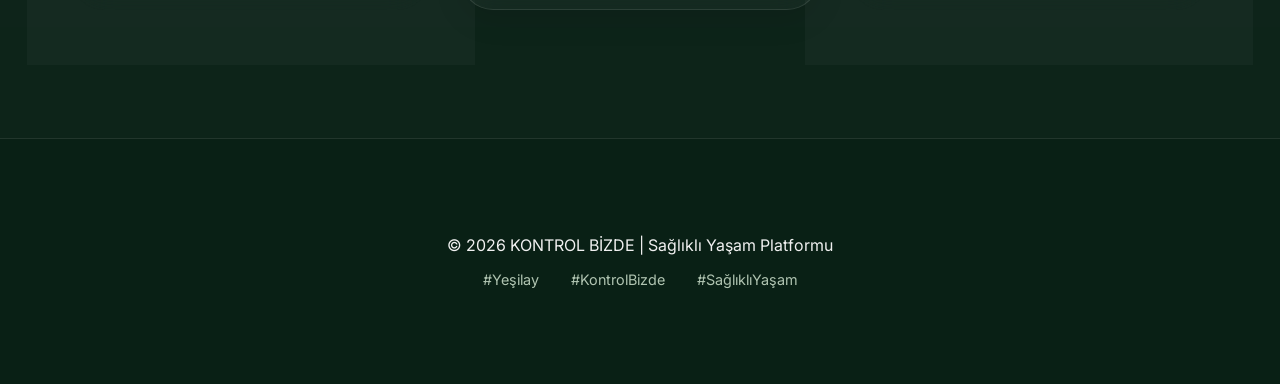
==== commit 18007dd1: "Add files via upload" ====
--- a/index.html
+++ b/index.html
@@ -6,7 +6,7 @@
     <meta name="viewport" content="width=device-width, initial-scale=1.0">
     <title>Kontrol Bizde | Sağlık Terminali</title>
     <link rel="stylesheet" href="https://cdnjs.cloudflare.com/ajax/libs/font-awesome/6.4.0/css/all.min.css">
-    <link rel="stylesheet" href="style.css?v=2">
+    <link rel="stylesheet" href="style.css?v=6">
 </head>
 
 <body>
@@ -289,7 +289,7 @@
         </div>
     </div>
 
-    <script src="app.js?v=2"></script>
+    <script src="app.js?v=6"></script>
 </body>
 
 </html>
--- a/style.css
+++ b/style.css
@@ -984,20 +984,27 @@
     }
     
     /* Quiz Landscape Adjustments */
+    #quiz-container {
+        padding: 0.5rem 1rem !important;
+    }
+    .quiz-header {
+        margin-bottom: 0.5rem !important;
+    }
     #quiz-question {
-        font-size: 1.3rem !important;
-        margin-bottom: 1rem !important;
+        font-size: 1.1rem !important;
+        margin-bottom: 0.8rem !important;
     }
     
     .quiz-grid {
+        display: grid !important;
         grid-template-columns: repeat(2, 1fr) !important;
-        gap: 0.8rem !important;
+        gap: 0.5rem !important;
         max-width: 750px !important;
     }
 
     .quiz-btn {
-        padding: 0.6rem 1rem !important;
-        font-size: 0.9rem !important;
+        padding: 0.4rem 0.8rem !important;
+        font-size: 0.85rem !important;
         border-radius: 8px !important;
     }
 
@@ -1006,6 +1013,51 @@
         height: 30px !important;
         margin-right: 0.8rem !important;
         font-size: 0.85rem !important;
+    }
+
+    /* Puzzle Landscape Adjustments */
+    #puzzle-container {
+        padding: 0.2rem 0.5rem !important;
+    }
+    #puzzle-container h2 {
+        display: none !important;
+    }
+    #puzzle-clue {
+        font-size: 0.9rem !important;
+        margin-bottom: 0.1rem !important;
+        line-height: 1.1 !important;
+    }
+    #puzzle-container > div:nth-of-type(1) {
+        margin-bottom: 0.2rem !important;
+        gap: 0.5rem !important;
+    }
+    #puzzle-lives {
+        font-size: 0.9rem !important;
+    }
+    .btn-hint {
+        padding: 0.2rem 0.5rem !important;
+        font-size: 0.75rem !important;
+    }
+    .puzzle-target-area {
+        min-height: 30px !important;
+        margin-bottom: 0.2rem !important;
+        padding: 0.1rem !important;
+        gap: 0.2rem !important;
+    }
+    .letter-box {
+        width: clamp(20px, 3.5vw, 32px) !important;
+        height: clamp(24px, 4vw, 36px) !important;
+        font-size: 0.9rem !important;
+        border-width: 2px !important;
+    }
+    .puzzle-keyboard {
+        gap: 0.15rem !important;
+    }
+    .key-btn {
+        width: clamp(18px, 3vw, 26px) !important;
+        height: clamp(24px, 4vw, 32px) !important;
+        font-size: 0.75rem !important;
+        margin: 1px !important;
     }
 }
 
